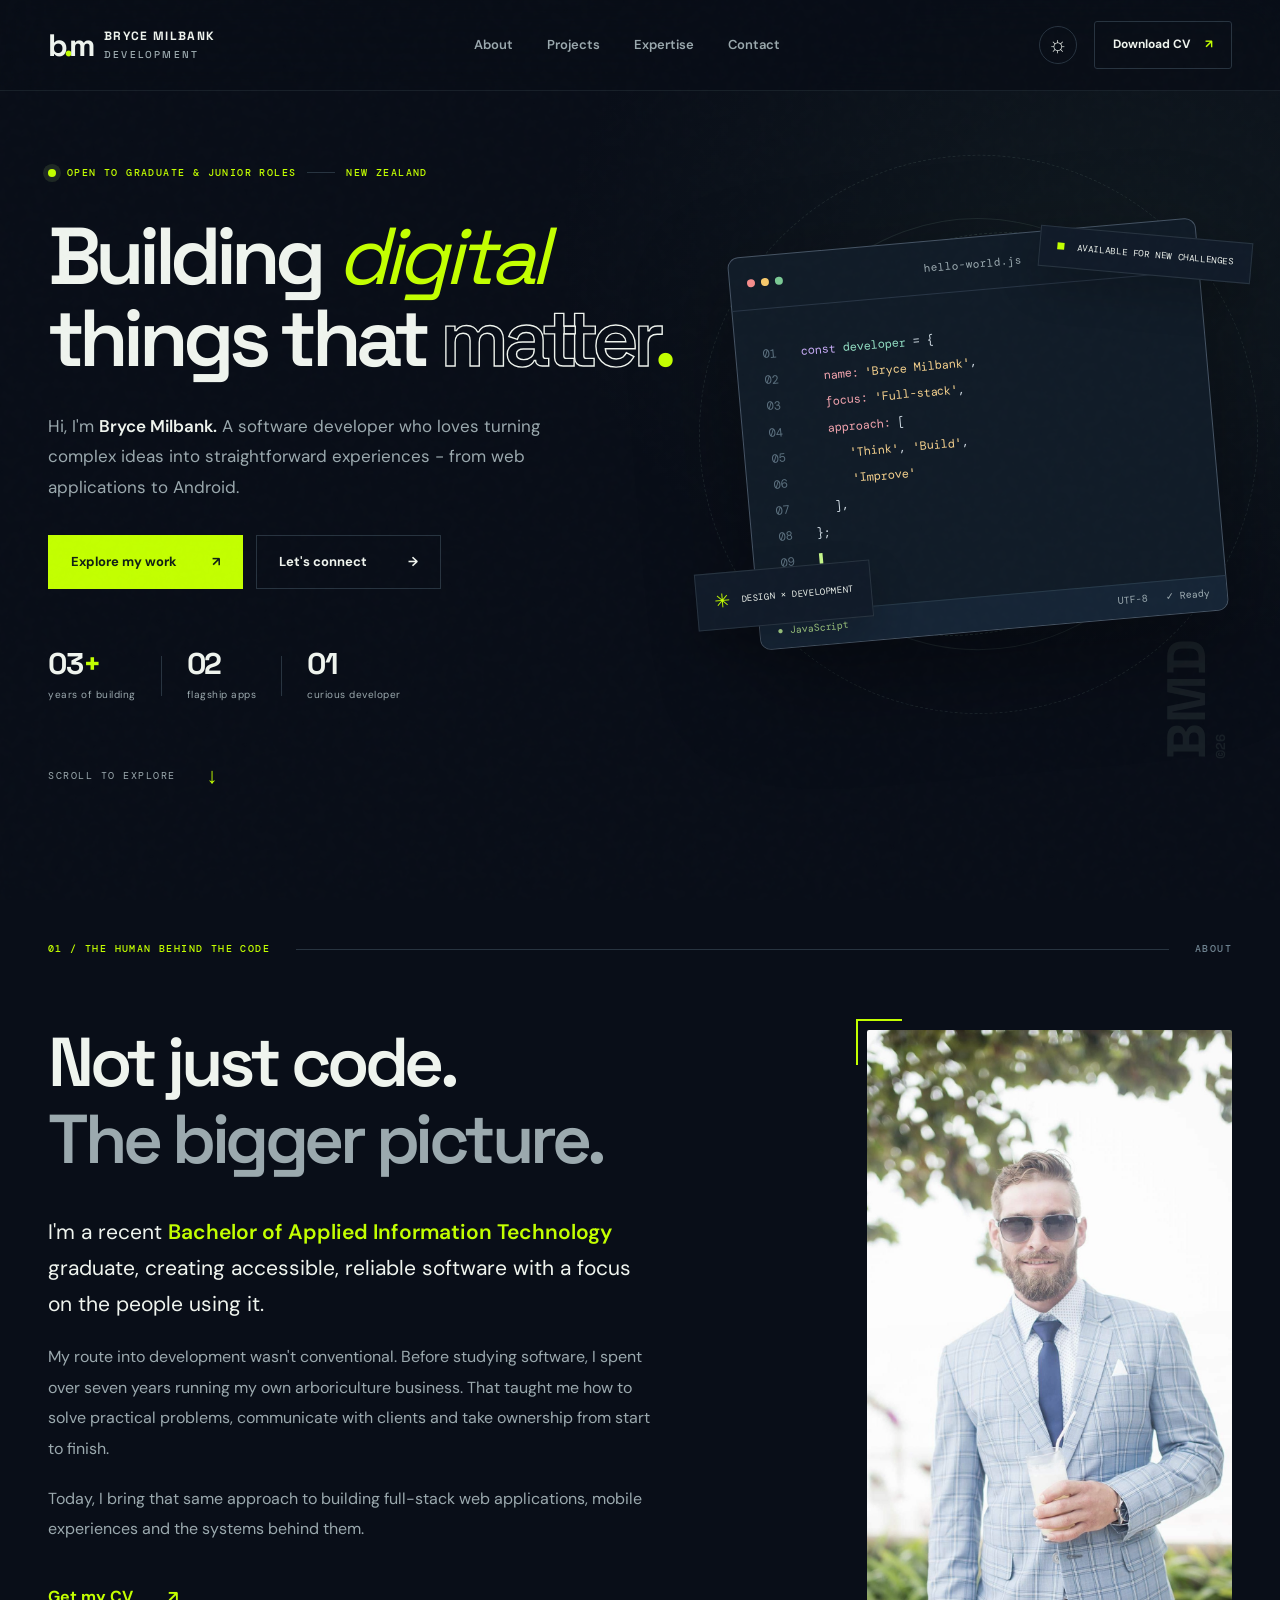
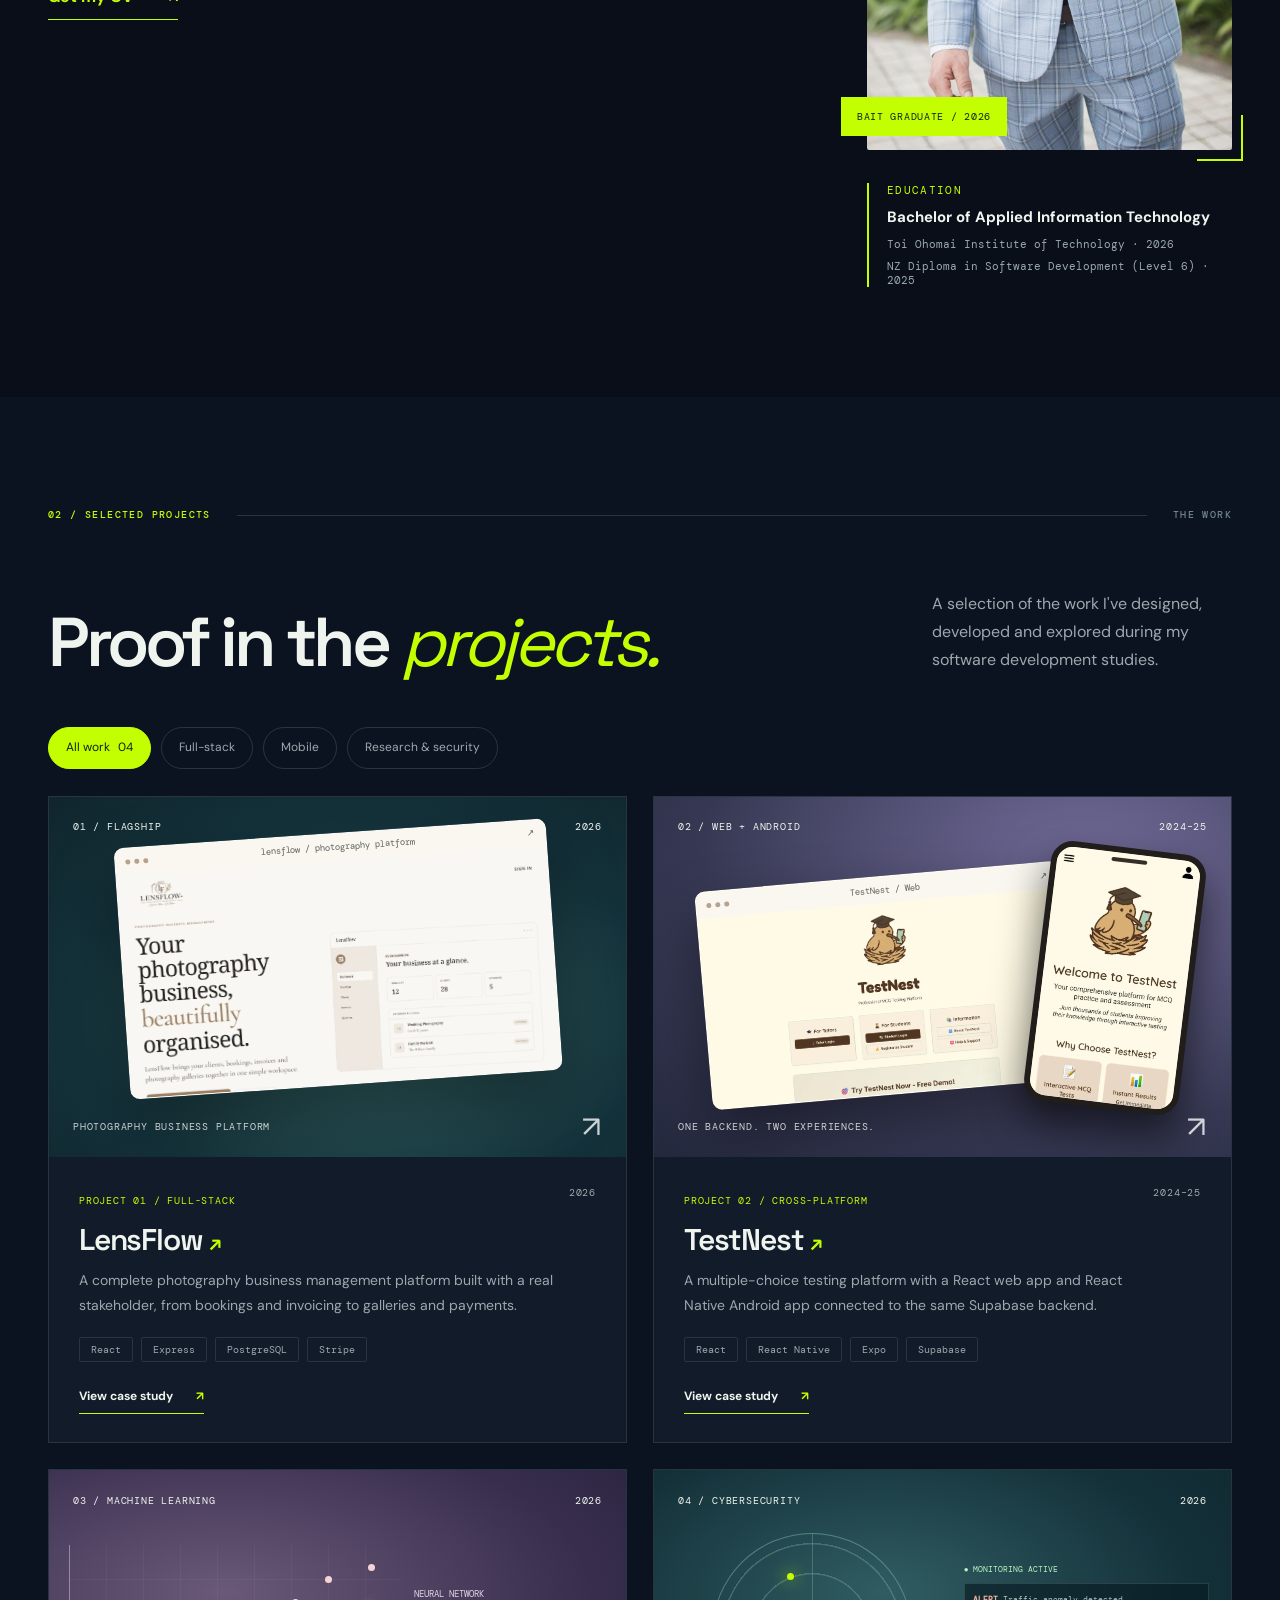
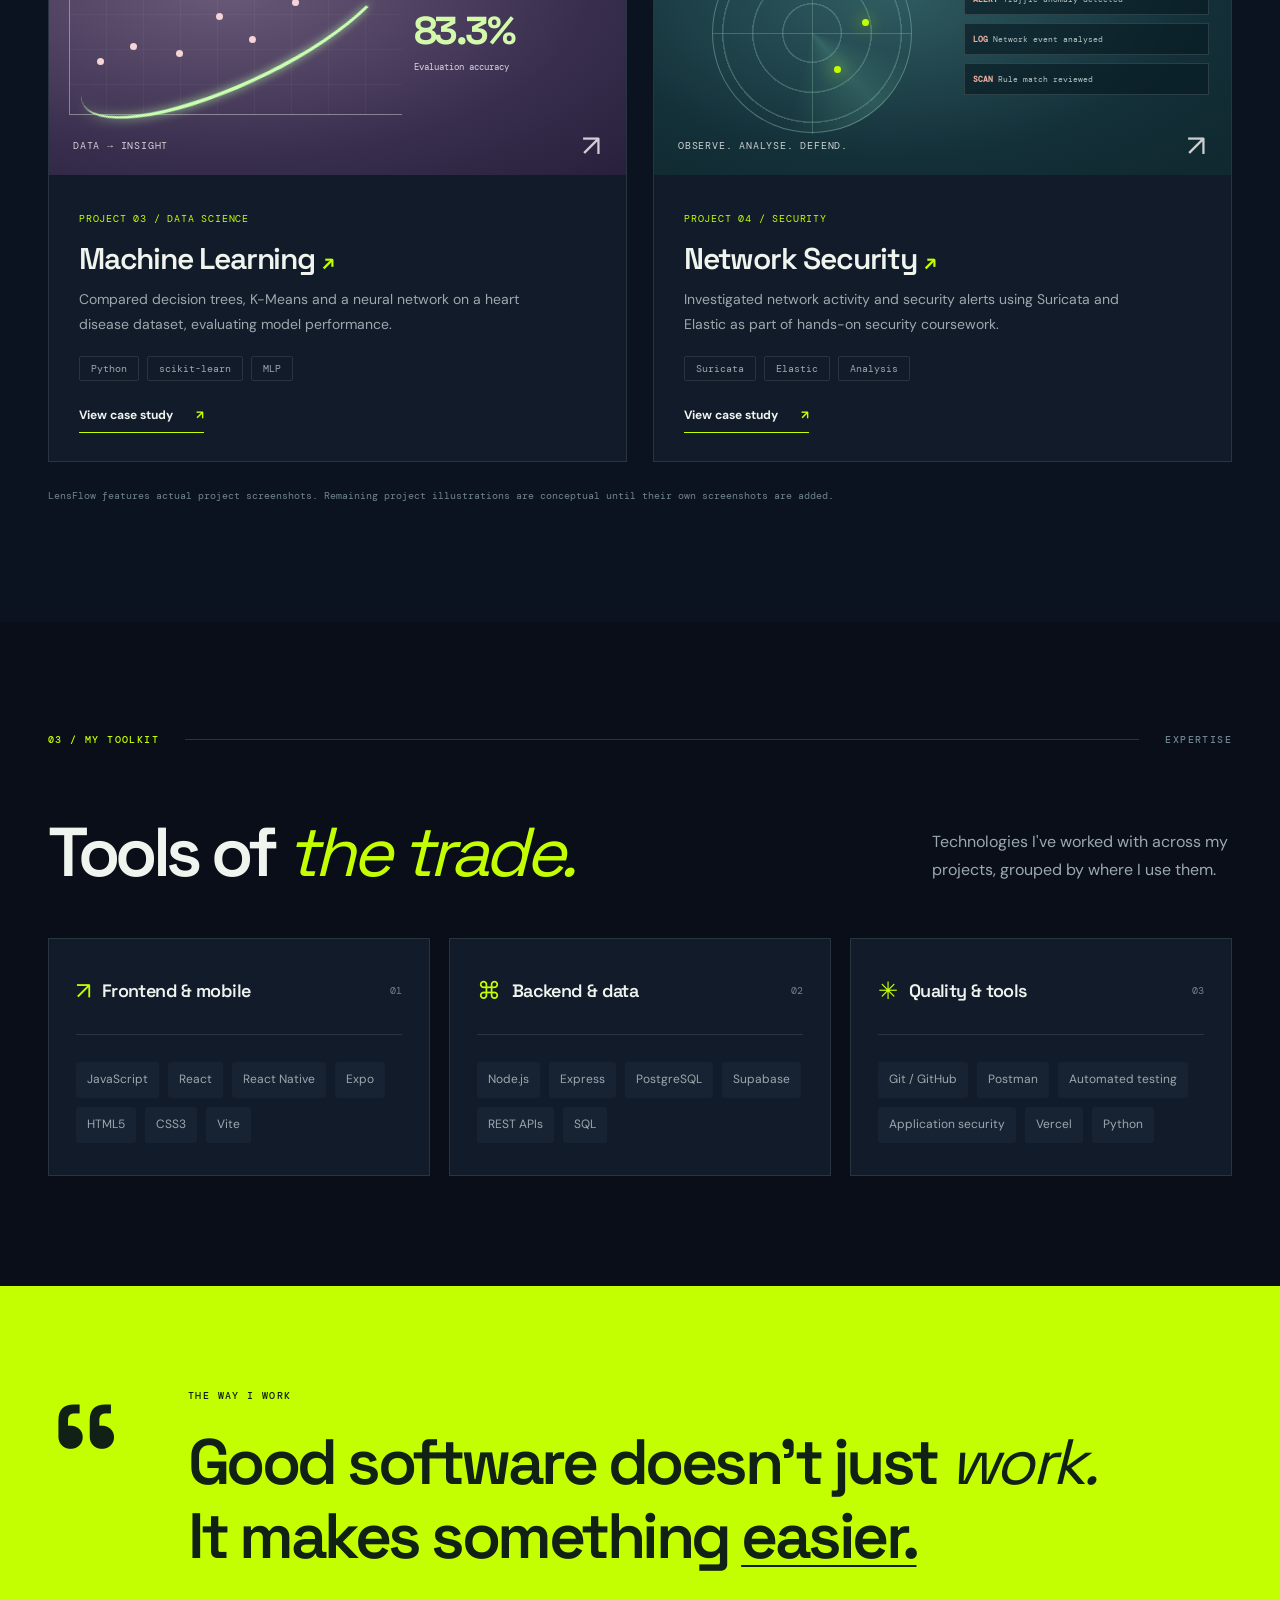
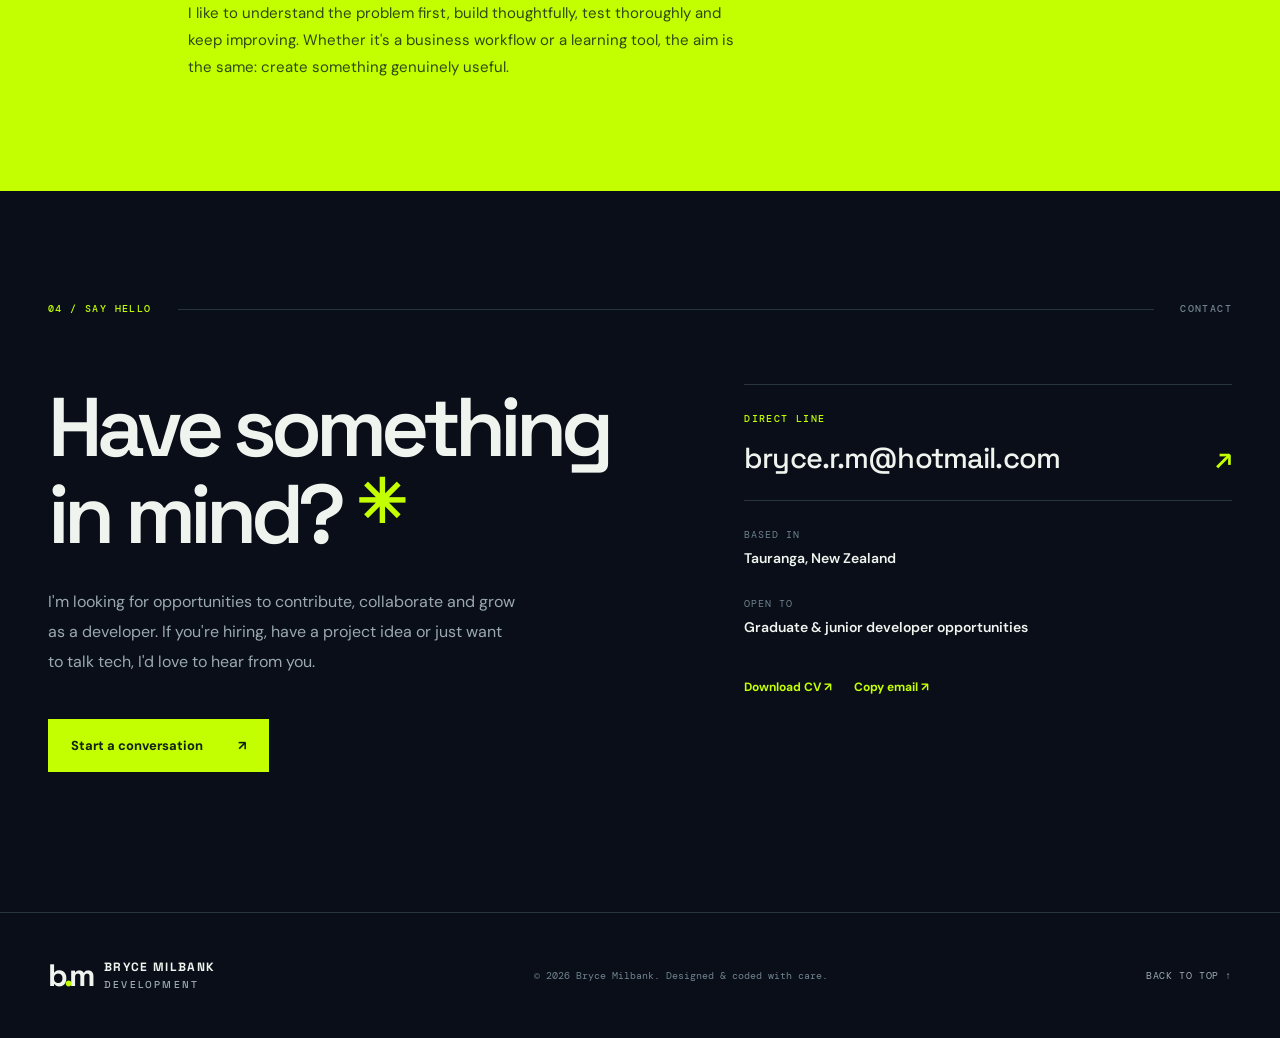
==== index.html @ d7499eb5 "first commit" ====
<!doctype html>
<html lang="en-NZ">

<head>
  <meta charset="UTF-8">
  <meta name="viewport" content="width=device-width,initial-scale=1">
  <meta name="theme-color" content="#090e18">
  <meta name="description"
    content="Bryce Milbank — graduate software developer in New Zealand. Full-stack websites, mobile applications, and projects built with purpose.">
  <meta property="og:title" content="Bryce Milbank Development — Developer Portfolio">
  <meta property="og:description"
    content="Full-stack developer building thoughtful web and mobile experiences. Explore LensFlow, TestNest and more.">
  <meta property="og:type" content="website">
  <title>Bryce Milbank Development | Creative Software Developer</title>
  <link rel="icon" href="assets/img/favicon.svg" type="image/svg+xml">
  <link rel="preconnect" href="https://fonts.googleapis.com">
  <link rel="preconnect" href="https://fonts.gstatic.com" crossorigin>
  <link
    href="https://fonts.googleapis.com/css2?family=DM+Mono:wght@400;500&family=DM+Sans:wght@400;500;600;700&family=Space+Grotesk:wght@400;500;600;700&display=swap"
    rel="stylesheet">
  <link rel="stylesheet" href="css/style.css">
  <script src="js/main.js" defer></script>
</head>

<body>
  <a class="skip-link" href="#main">Skip to content</a>
  <div class="noise" aria-hidden="true"></div>
  <div class="cursor-glow" aria-hidden="true"></div>
  <header class="site-header" id="top">
    <div class="nav-inner wrap">
      <a class="brand" href="#top" aria-label="Bryce Milbank Development, back to top"><span class="brand-symbol">b<span
            class="brand-dot">.</span>m</span><span class="brand-wordmark">BRYCE MILBANK
          <small>DEVELOPMENT</small></span></a>
      <nav class="desktop-nav" aria-label="Main navigation"><a href="#about">About</a><a href="#work">Projects</a><a
          href="#expertise">Expertise</a><a href="#contact">Contact</a></nav>
      <div class="nav-actions"><button type="button" class="icon-button theme-toggle" aria-label="Toggle colour theme"
          title="Toggle colour theme"><span class="theme-icon">☼</span></button><a class="nav-cta"
          href="assets/docs/Bryce-Milbank-Developer-CV.pdf" download>Download CV <span aria-hidden="true">↗</span></a><button
          class="menu-toggle icon-button" type="button" aria-expanded="false" aria-controls="mobile-menu"
          aria-label="Open menu"><span></span><span></span></button></div>
    </div>
    <nav class="mobile-menu" id="mobile-menu" aria-label="Mobile navigation" hidden><a href="#about">About</a><a
        href="#work">Projects</a><a href="#expertise">Expertise</a><a href="#contact">Contact</a><a
        href="assets/docs/Bryce-Milbank-Developer-CV.pdf" download>Download CV ↗</a></nav>
  </header>
  <main id="main">
    <section class="hero wrap" aria-labelledby="hero-title">
      <div class="hero-copy">
        <div class="eyebrow enter"><span class="pulse-dot"></span> OPEN TO GRADUATE & JUNIOR ROLES <span
            class="eyebrow-rule"></span> NEW ZEALAND</div>
        <h1 class="hero-title enter" id="hero-title">Building <span class="serif-tilt">digital</span><br>things that
          <span class="text-outline">matter<span class="period">.</span></span></h1>
        <p class="hero-lede enter">Hi, I'm <strong>Bryce Milbank.</strong> A software developer who loves turning
          complex ideas into straightforward experiences - from web applications to Android.</p>
        <div class="hero-buttons enter"><a href="#work" class="button button-primary">Explore my work
            <span>↗</span></a><a href="#contact" class="button button-secondary">Let's connect <span>→</span></a></div>
        <div class="hero-meta enter">
          <div><strong>03<span>+</span></strong><small>years of building</small></div>
          <div class="meta-sep"></div>
          <div><strong>02</strong><small>flagship apps</small></div>
          <div class="meta-sep"></div>
          <div><strong>01</strong><small>curious developer</small></div>
        </div>
      </div>
      <div class="hero-art enter" aria-label="Illustrated development environment">
        <div class="orbit orbit-one"></div>
        <div class="orbit orbit-two"></div>
        <div class="floating-label floating-one"><span class="signal-square"></span> AVAILABLE FOR NEW CHALLENGES</div>
        <div class="editor-window">
          <div class="editor-top">
            <div class="traffic-lights"><i></i><i></i><i></i></div><span>hello-world.js</span><span
              class="editor-icon">⌘</span>
          </div>
          <div class="editor-content">
            <div class="line-number">01<br>02<br>03<br>04<br>05<br>06<br>07<br>08<br>09</div>
            <div class="code-lines">
              <div><span class="purple">const</span> <span class="mint">developer</span> = {</div>
              <div class="indent"><span class="salmon">name:</span> <span class="yellow">'Bryce Milbank'</span>,</div>
              <div class="indent"><span class="salmon">focus:</span> <span class="yellow">'Full-stack'</span>,</div>
              <div class="indent"><span class="salmon">approach:</span> [</div>
              <div class="indent2"><span class="yellow">'Think'</span>, <span class="yellow">'Build'</span>,</div>
              <div class="indent2"><span class="yellow">'Improve'</span></div>
              <div class="indent">],</div>
              <div>};</div>
              <div class="terminal-cursor">▌</div>
            </div>
          </div>
          <div class="editor-footer"><span>● JavaScript</span><span>UTF-8 &nbsp; ✓ Ready</span></div>
        </div>
        <div class="floating-label floating-two"><span class="tiny-symbol">✳</span> DESIGN × DEVELOPMENT</div>
        <div class="art-stamp">BMD<span>©26</span></div>
      </div>
      <a href="#about" class="scroll-cue">SCROLL TO EXPLORE <span>↓</span></a>
    </section>
    <!--
    <div class="marquee" aria-hidden="true">
      <div class="marquee-track"><span>IDEAS INTO INTERFACES <i>✳</i> CLEAN CODE <i>✳</i> CREATIVE THINKING <i>✳</i>
          BUILT WITH PURPOSE <i>✳</i> IDEAS INTO INTERFACES <i>✳</i> CLEAN CODE <i>✳</i> CREATIVE THINKING <i>✳</i>
          BUILT WITH PURPOSE <i>✳</i></span></div>
    </div>
    -->
    <section id="about" class="section section-about wrap" aria-labelledby="about-title">
      <div class="section-top reveal"><span class="kicker">01 / THE HUMAN BEHIND THE CODE</span><span
          class="section-line"></span><span class="index-mark">ABOUT</span></div>
      <div class="about-grid">
        <div class="about-main reveal">
          <h2 class="section-heading" id="about-title">Not just code.<br><span class="muted-heading">The bigger
              picture.</span></h2>
          <p class="large-copy">I'm a recent <strong>Bachelor of Applied Information Technology</strong> graduate,
            creating accessible, reliable software with a focus on the people using it.</p>
          <p>My route into development wasn't conventional. Before studying software, I spent over seven years running
            my own arboriculture business. That taught me how to solve practical problems, communicate with clients and
            take ownership from start to finish.</p>
          <p>Today, I bring that same approach to building full-stack web applications, mobile experiences and the
            systems behind them.</p><a class="text-link" href="assets/docs/Bryce-Milbank-Developer-CV.pdf" download>Get my CV
            <span>↗</span></a>
        </div>
        <div class="about-side reveal">
          <div class="portrait-frame"><img src="assets/img/profile.jpeg" alt="Portrait of Bryce Milbank" width="720"
              height="720" loading="lazy"><span class="portrait-corner top-left"></span><span
              class="portrait-corner bottom-right"></span>
            <div class="portrait-tag">BAIT GRADUATE / 2026</div>
          </div>
          <div class="education-note"><span>EDUCATION</span><strong>Bachelor of Applied Information
              Technology</strong><small>Toi Ohomai Institute of Technology · 2026</small><small>NZ Diploma in Software
              Development (Level 6) · 2025</small></div>
        </div>
      </div>
    </section>
    <section id="work" class="section work-section" aria-labelledby="work-title">
      <div class="wrap">
        <div class="section-top reveal"><span class="kicker">02 / SELECTED PROJECTS</span><span
            class="section-line"></span><span class="index-mark">THE WORK</span></div>
        <div class="work-intro reveal">
          <h2 class="section-heading" id="work-title">Proof in the <em>projects.</em></h2>
          <p>A selection of the work I've designed, developed and explored during my software development studies.</p>
        </div>
        <div class="filter-bar reveal" role="group" aria-label="Filter projects"><button class="filter-chip is-active"
            data-filter="all" aria-pressed="true">All work <span>04</span></button><button class="filter-chip"
            data-filter="fullstack" aria-pressed="false">Full-stack</button><button class="filter-chip"
            data-filter="mobile" aria-pressed="false">Mobile</button><button class="filter-chip" data-filter="research"
            aria-pressed="false">Research & security</button></div>
        <div class="projects-grid" id="projects-grid">
          <article class="project-card project-large reveal" data-categories="fullstack"><a
              class="project-art art-lensflow" href="project.html?id=lensflow" aria-label="Explore LensFlow project">
              <div class="art-topline"><span>01 / FLAGSHIP</span><span>2026</span></div>
              <div class="lensflow-preview">
                <div class="preview-chrome"><span class="preview-dots"><i></i><i></i><i></i></span><span>lensflow / photography platform</span><span>↗</span></div>
                <img src="assets/img/lensflow/landing.webp" alt="Real LensFlow landing page featuring its photography business management dashboard" loading="lazy" width="1180" height="1312">
              </div>
              <div class="art-bottomline"><span>PHOTOGRAPHY BUSINESS PLATFORM</span><span>↗</span></div>
            </a>
            <div class="project-details">
              <div class="project-header">
                <div><span class="project-number">PROJECT 01 / FULL-STACK</span>
                  <h3>LensFlow <span>↗</span></h3>
                </div><span class="project-year">2026</span>
              </div>
              <p>A complete photography business management platform built with a real stakeholder, from bookings and
                invoicing to galleries and payments.</p>
              <div class="tag-row"><span>React</span><span>Express</span><span>PostgreSQL</span><span>Stripe</span>
              </div><a class="card-link" href="project.html?id=lensflow">View case study <span>↗</span></a>
            </div>
          </article>
          <article class="project-card project-large reveal" data-categories="fullstack mobile"><a
              class="project-art art-testnest" href="project.html?id=testnest" aria-label="Explore TestNest project">
              <div class="art-topline"><span>02 / WEB + ANDROID</span><span>2024–25</span></div>
              <div class="testnest-showcase" aria-hidden="true">
                <div class="testnest-web-preview">
                  <div class="preview-chrome"><span class="preview-dots"><i></i><i></i><i></i></span><span>TestNest / Web</span><span>↗</span></div>
                  <img src="assets/img/testnest/web-home.webp" alt="" loading="lazy" width="900" height="1108">
                </div>
                <div class="testnest-mobile-preview">
                  <span class="testnest-speaker"></span>
                  <img src="assets/img/testnest/mobile-home.webp" alt="" loading="lazy" width="476" height="1519">
                </div>
              </div>
              <div class="art-bottomline"><span>ONE BACKEND. TWO EXPERIENCES.</span><span>↗</span></div>
            </a>
            <div class="project-details">
              <div class="project-header">
                <div><span class="project-number">PROJECT 02 / CROSS-PLATFORM</span>
                  <h3>TestNest <span>↗</span></h3>
                </div><span class="project-year">2024–25</span>
              </div>
              <p>A multiple-choice testing platform with a React web app and React Native Android app connected to the
                same Supabase backend.</p>
              <div class="tag-row"><span>React</span><span>React Native</span><span>Expo</span><span>Supabase</span>
              </div><a class="card-link" href="project.html?id=testnest">View case study <span>↗</span></a>
            </div>
          </article>
          <article class="project-card reveal" data-categories="research"><a class="project-art art-ml"
              href="project.html?id=machine-learning" aria-label="Explore machine learning project">
              <div class="art-topline"><span>03 / MACHINE LEARNING</span><span>2026</span></div>
              <div class="ml-visual">
                <div class="ml-axis">
                  <div class="ml-line"></div>
                  <div class="ml-dots"><i></i><i></i><i></i><i></i><i></i><i></i><i></i><i></i></div>
                </div>
                <div class="ml-legend"><span>NEURAL NETWORK</span><strong>83.3%</strong><small>Evaluation
                    accuracy</small></div>
              </div>
              <div class="art-bottomline"><span>DATA → INSIGHT</span><span>↗</span></div>
            </a>
            <div class="project-details">
              <div class="project-header">
                <div><span class="project-number">PROJECT 03 / DATA SCIENCE</span>
                  <h3>Machine Learning <span>↗</span></h3>
                </div>
              </div>
              <p>Compared decision trees, K-Means and a neural network on a heart disease dataset, evaluating model
                performance.</p>
              <div class="tag-row"><span>Python</span><span>scikit-learn</span><span>MLP</span></div><a
                class="card-link" href="project.html?id=machine-learning">View case study <span>↗</span></a>
            </div>
          </article>
          <article class="project-card reveal" data-categories="research"><a class="project-art art-security"
              href="project.html?id=security" aria-label="Explore network security project">
              <div class="art-topline"><span>04 / CYBERSECURITY</span><span>2026</span></div>
              <div class="security-visual">
                <div class="radar">
                  <div class="radar-cross"></div><i class="radar-point a"></i><i class="radar-point b"></i><i
                    class="radar-point c"></i>
                </div>
                <div class="security-logs"><span>● MONITORING ACTIVE</span>
                  <p><b>ALERT</b> Traffic anomaly detected</p>
                  <p><b>LOG</b> Network event analysed</p>
                  <p><b>SCAN</b> Rule match reviewed</p>
                </div>
              </div>
              <div class="art-bottomline"><span>OBSERVE. ANALYSE. DEFEND.</span><span>↗</span></div>
            </a>
            <div class="project-details">
              <div class="project-header">
                <div><span class="project-number">PROJECT 04 / SECURITY</span>
                  <h3>Network Security <span>↗</span></h3>
                </div>
              </div>
              <p>Investigated network activity and security alerts using Suricata and Elastic as part of hands-on
                security coursework.</p>
              <div class="tag-row"><span>Suricata</span><span>Elastic</span><span>Analysis</span></div><a
                class="card-link" href="project.html?id=security">View case study <span>↗</span></a>
            </div>
          </article>
        </div>
        <p class="project-disclaimer reveal">LensFlow features actual project screenshots. Remaining project illustrations are conceptual until their own screenshots are added.</p>
      </div>
    </section>
    <section id="expertise" class="section expertise-section wrap" aria-labelledby="expertise-title">
      <div class="section-top reveal"><span class="kicker">03 / MY TOOLKIT</span><span class="section-line"></span><span
          class="index-mark">EXPERTISE</span></div>
      <div class="expertise-header reveal">
        <h2 class="section-heading" id="expertise-title">Tools of <em>the trade.</em></h2>
        <p>Technologies I've worked with across my projects, grouped by where I use them.</p>
      </div>
      <div class="skills-grid">
        <div class="skill-panel reveal">
          <div class="skill-title"><span>↗</span>
            <h3>Frontend & mobile</h3><b>01</b>
          </div>
          <div class="skill-list"><span>JavaScript</span><span>React</span><span>React
              Native</span><span>Expo</span><span>HTML5</span><span>CSS3</span><span>Vite</span></div>
        </div>
        <div class="skill-panel reveal">
          <div class="skill-title"><span>⌘</span>
            <h3>Backend & data</h3><b>02</b>
          </div>
          <div class="skill-list">
            <span>Node.js</span><span>Express</span><span>PostgreSQL</span><span>Supabase</span><span>REST
              APIs</span><span>SQL</span></div>
        </div>
        <div class="skill-panel reveal">
          <div class="skill-title"><span>✳</span>
            <h3>Quality & tools</h3><b>03</b>
          </div>
          <div class="skill-list"><span>Git / GitHub</span><span>Postman</span><span>Automated
              testing</span><span>Application security</span><span>Vercel</span><span>Python</span></div>
        </div>
      </div>
    </section>
    <section class="section philosophy-section">
      <div class="wrap philosophy-grid">
        <div class="philosophy-mark reveal">“</div>
        <div class="reveal"><span class="kicker">THE WAY I WORK</span>
          <blockquote>Good software doesn't just <em>work.</em> It makes something <span>easier.</span></blockquote>
          <p>I like to understand the problem first, build thoughtfully, test thoroughly and keep improving. Whether
            it's a business workflow or a learning tool, the aim is the same: create something genuinely useful.</p>
        </div>
      </div>
    </section>
    <section id="contact" class="section contact-section wrap" aria-labelledby="contact-title">
      <div class="section-top reveal"><span class="kicker">04 / SAY HELLO</span><span class="section-line"></span><span
          class="index-mark">CONTACT</span></div>
      <div class="contact-grid">
        <div class="reveal">
          <h2 class="contact-title" id="contact-title">Have something<br><span>in mind?</span> <span
              class="asterisk">✳</span></h2>
          <p>I'm looking for opportunities to contribute, collaborate and grow as a developer. If you're hiring, have a
            project idea or just want to talk tech, I'd love to hear from you.</p><a
            class="button button-primary contact-button"
            href="mailto:bryce.r.m@hotmail.com?subject=Hello%20Bryce%20%E2%80%94%20portfolio%20enquiry">Start a
            conversation <span>↗</span></a>
        </div>
        <div class="contact-side reveal"><span class="kicker">DIRECT LINE</span><a class="email-link"
            href="mailto:bryce.r.m@hotmail.com">bryce.r.m@hotmail.com <span>↗</span></a>
          <div class="contact-detail"><span>BASED IN</span><strong>Tauranga, New Zealand</strong></div>
          <div class="contact-detail"><span>OPEN TO</span><strong>Graduate & junior developer opportunities</strong>
          </div>
          <div class="social-links"><a href="assets/docs/Bryce-Milbank-Developer-CV.pdf" download>Download CV ↗</a><button
              type="button" class="copy-email" data-copy="bryce.r.m@hotmail.com">Copy email ↗</button></div>
        </div>
      </div>
    </section>
  </main>
  <footer class="site-footer">
    <div class="wrap footer-inner"><a class="brand" href="#top"><span class="brand-symbol">b<span
            class="brand-dot">.</span>m</span><span class="brand-wordmark">BRYCE MILBANK
          <small>DEVELOPMENT</small></span></a><span>© <span id="year">2026</span> Bryce Milbank. Designed & coded with
        care.</span><a href="#top">BACK TO TOP ↑</a></div>
  </footer>
  <div class="toast" role="status" aria-live="polite"></div>
</body>

</html>
---- css/style.css ----
:root {
    --bg: #090e18;
    --bg-2: #0c1320;
    --surface: #111b29;
    --surface-2: #172332;
    --text: #eff4ee;
    --muted: #9ba9ae;
    --soft: #6f8390;
    --line: #283440;
    --accent: #c3ff00;
    --accent-ink: #112116;
    --rose: #ebaab2;
    --purple: #c2aaf4;
    --container: 1240px;
    --heading: 'Space Grotesk', sans-serif;
    --body: 'DM Sans', sans-serif;
    --mono: 'DM Mono', monospace;
    color-scheme: dark
}

:root[data-theme="light"] {
    --bg: #f2f4ed;
    --bg-2: #edf0e8;
    --surface: #fff;
    --surface-2: #e7ebe4;
    --text: #17231c;
    --muted: #5d6c66;
    --soft: #6c7872;
    --line: #cdd6cd;
    --accent: #2c5444;
    --accent-ink: #fff;
    --rose: #914f5d;
    --purple: #745c9d;
    color-scheme: light
}

* {
    box-sizing: border-box
}

html {
    scroll-behavior: smooth;
    scroll-padding-top: 85px
}

body {
    margin: 0;
    background: var(--bg);
    color: var(--text);
    font-family: var(--body);
    font-size: 16px;
    line-height: 1.65;
    overflow-x: hidden
}

body::before {
    content: '';
    position: absolute;
    top: 0;
    left: 0;
    right: 0;
    height: 720px;
    pointer-events: none;
    background: radial-gradient(ellipse 700px 500px at 87% 35%, rgba(75, 115, 93, .11), transparent 80%);
    z-index: -1
}

::selection {
    background: var(--accent);
    color: var(--accent-ink)
}

a {
    color: inherit;
    text-decoration: none
}

button {
    font: inherit
}

button,
a {
    -webkit-tap-highlight-color: transparent
}

button:focus-visible,
a:focus-visible {
    outline: 2px solid var(--accent);
    outline-offset: 5px
}

img {
    max-width: 100%;
    display: block
}

.wrap {
    width: min(var(--container), calc(100% - 96px));
    margin-inline: auto
}

.skip-link {
    position: fixed;
    top: -100px;
    left: 12px;
    background: var(--accent);
    color: var(--accent-ink);
    padding: 12px 20px;
    z-index: 1000
}

.skip-link:focus {
    top: 12px
}

.noise {
    position: fixed;
    inset: 0;
    pointer-events: none;
    opacity: .025;
    z-index: 45;
    background-image: url("data:image/svg+xml,%3Csvg viewBox='0 0 120 120' xmlns='http://www.w3.org/2000/svg'%3E%3Cfilter id='n'%3E%3CfeTurbulence type='fractalNoise' baseFrequency='.8' numOctaves='3' stitchTiles='stitch'/%3E%3C/filter%3E%3Crect width='100%25' height='100%25' filter='url(%23n)' opacity='.55'/%3E%3C/svg%3E")
}

.cursor-glow {
    position: fixed;
    width: 200px;
    height: 200px;
    border-radius: 50%;
    background: radial-gradient(circle, rgba(158, 215, 119, .065), transparent 67%);
    pointer-events: none;
    z-index: 0;
    transform: translate(-50%, -50%);
    opacity: 0;
    transition: opacity .5s
}

.site-header {
    position: sticky;
    top: 0;
    z-index: 40;
    border-bottom: 1px solid rgba(130, 159, 162, .13);
    background: rgba(9, 14, 24, .83);
    backdrop-filter: blur(22px);
    -webkit-backdrop-filter: blur(22px)
}

:root[data-theme="light"] .site-header {
    background: rgba(242, 244, 237, .87)
}

.nav-inner {
    min-height: 90px;
    display: flex;
    align-items: center;
    justify-content: space-between;
    gap: 28px
}

.brand {
    display: flex;
    align-items: center;
    gap: 13px;
    flex-shrink: 0
}

.brand-symbol {
    font-family: var(--heading);
    font-size: 31px;
    font-weight: 700;
    letter-spacing: -4px;
    line-height: 1
}

.brand-dot {
    color: var(--accent)
}

.brand-wordmark {
    font-family: var(--heading);
    font-weight: 700;
    font-size: 12px;
    letter-spacing: .11em;
    line-height: 1.15;
    display: flex;
    flex-direction: column
}

.brand-wordmark small {
    font-size: 10px;
    color: var(--muted);
    font-weight: 500;
    letter-spacing: .22em;
    margin-top: 5px
}

.desktop-nav {
    display: flex;
    gap: 34px;
    align-items: center
}

.desktop-nav a {
    font-size: 13px;
    font-weight: 600;
    color: var(--muted);
    transition: color .25s
}

.desktop-nav a:hover,
.desktop-nav a.active {
    color: var(--accent)
}

.nav-actions {
    display: flex;
    gap: 17px;
    align-items: center
}

.icon-button {
    display: grid;
    place-items: center;
    width: 38px;
    height: 38px;
    border: 1px solid var(--line);
    border-radius: 50%;
    background: transparent;
    color: var(--text);
    cursor: pointer
}

.theme-icon {
    font-size: 22px;
    line-height: 1
}

.nav-cta {
    font-size: 12px;
    font-weight: 700;
    border: 1px solid var(--line);
    border-radius: 3px;
    padding: 13px 18px;
    transition: background .2s, border-color .2s
}

.nav-cta:hover {
    border-color: var(--accent);
    background: rgba(170, 200, 120, .08)
}

.nav-cta span {
    margin-left: 12px;
    color: var(--accent)
}

.menu-toggle {
    display: none
}

.mobile-menu {
    padding: 18px 6%;
    border-top: 1px solid var(--line);
    background: var(--bg)
}

.mobile-menu:not([hidden]) {
    display: grid
}

.mobile-menu a {
    display: block;
    padding: 12px 0;
    border-bottom: 1px solid var(--line)
}

.hero {
    min-height: 740px;
    display: grid;
    grid-template-columns: 1.12fr .88fr;
    align-items: center;
    gap: 30px;
    position: relative;
    padding-top: 62px;
    padding-bottom: 116px
}

.hero-copy {
    position: relative;
    z-index: 2
}

.eyebrow,
.kicker,
.index-mark {
    font-family: var(--mono);
    font-size: 10px;
    letter-spacing: .14em;
    font-weight: 500
}

.eyebrow {
    display: flex;
    align-items: center;
    gap: 11px;
    color: var(--accent)
}

.pulse-dot {
    width: 8px;
    height: 8px;
    background: var(--accent);
    border-radius: 50%;
    box-shadow: 0 0 0 5px rgba(203, 250, 140, .11);
    animation: pulse 2.5s infinite
}

.eyebrow-rule {
    width: 28px;
    height: 1px;
    background: var(--line)
}

.hero-title {
    font-family: var(--heading);
    font-size: clamp(62px, 6.3vw, 99px);
    line-height: 1.02;
    letter-spacing: -.072em;
    font-weight: 600;
    margin: 35px 0 30px;
    white-space: nowrap
}

.serif-tilt {
    font-style: italic;
    font-weight: 400;
    color: var(--accent);
    letter-spacing: -.07em
}

.text-outline {
    color: transparent;
    -webkit-text-stroke: 1.4px var(--text)
}

.period {
    -webkit-text-stroke: 0;
    color: var(--accent)
}

.hero-lede {
    max-width: 520px;
    font-size: 17px;
    line-height: 1.8;
    color: var(--muted);
    margin: 0
}

.hero-lede strong {
    color: var(--text);
    font-weight: 600
}

.hero-buttons {
    display: flex;
    gap: 13px;
    flex-wrap: wrap;
    margin-top: 33px
}

.button {
    display: inline-flex;
    justify-content: space-between;
    align-items: center;
    min-width: 185px;
    gap: 35px;
    padding: 15px 22px;
    border: 1px solid var(--line);
    font-weight: 700;
    font-size: 13px;
    transition: transform .2s, background .2s, border-color .2s
}

.button:hover {
    transform: translateY(-3px)
}

.button-primary {
    background: var(--accent);
    color: var(--accent-ink);
    border-color: var(--accent)
}

.button-secondary {
    background: transparent;
    color: var(--text)
}

.button-secondary:hover {
    border-color: var(--accent)
}

.hero-meta {
    display: flex;
    gap: 25px;
    align-items: center;
    margin-top: 60px
}

.hero-meta>div:not(.meta-sep) {
    display: flex;
    flex-direction: column
}

.hero-meta strong {
    font-family: var(--heading);
    font-size: 30px;
    line-height: 1;
    letter-spacing: -.04em
}

.hero-meta strong span {
    color: var(--accent)
}

.hero-meta small {
    color: var(--muted);
    font-size: 10px;
    margin-top: 8px;
    letter-spacing: .05em
}

.meta-sep {
    height: 40px;
    width: 1px;
    background: var(--line)
}

.hero-art {
    min-height: 500px;
    position: relative;
    display: grid;
    place-items: center
}

.hero-art::before {
    content: '';
    position: absolute;
    inset: 55px 5%;
    border: 1px dashed #536e625e;
    border-radius: 50%;
    transform: rotate(-26deg)
}

.orbit {
    position: absolute;
    border: 1px solid rgba(126, 153, 146, .16);
    border-radius: 50%;
    width: 85%;
    aspect-ratio: 1;
    transform: rotate(25deg)
}

.orbit-two {
    width: 110%;
    transform: rotate(-34deg);
    border-style: dashed
}

.editor-window {
    width: min(100%, 470px);
    background: #111c28;
    border: 1px solid #465464;
    box-shadow: 0 35px 100px rgba(0, 0, 0, .36);
    border-radius: 11px;
    transform: rotate(-5deg);
    z-index: 2;
    overflow: hidden;
    transition: transform .45s, box-shadow .45s
}

.hero-art:hover .editor-window {
    transform: rotate(-2deg) translateY(-8px);
    box-shadow: 0 45px 105px rgba(0, 0, 0, .45)
}

.editor-top,
.editor-footer {
    display: flex;
    align-items: center;
    justify-content: space-between;
    padding: 12px 17px;
    font-family: var(--mono);
    color: #9dacb2;
    font-size: 11px
}

.editor-top {
    border-bottom: 1px solid #293646
}

.traffic-lights {
    display: flex;
    gap: 6px
}

.traffic-lights i {
    width: 8px;
    height: 8px;
    border-radius: 50%;
    background: #f58d8c
}

.traffic-lights i:nth-child(2) {
    background: #f5c76b
}

.traffic-lights i:nth-child(3) {
    background: #7bc995
}

.editor-icon {
    font-size: 17px
}

.editor-content {
    padding: 32px 26px 38px;
    display: flex;
    gap: 25px;
    font-family: var(--mono);
    font-size: clamp(10px, 1vw, 12px);
    line-height: 2.18
}

.line-number {
    color: #5d7280;
    line-height: 2.18
}

.code-lines {
    color: #d7e2eb;
    white-space: nowrap
}

.indent {
    padding-left: 20px
}

.indent2 {
    padding-left: 40px
}

.purple {
    color: #c8acf7
}

.mint {
    color: #92dec3
}

.salmon {
    color: #f4a5af
}

.yellow {
    color: #f5d18d
}

.terminal-cursor {
    color: #c9fb8d;
    animation: blink 1.2s steps(1) infinite
}

.editor-footer {
    background: #162536;
    border-top: 1px solid #283a49;
    padding: 8px 17px;
    font-size: 10px
}

.editor-footer span:first-child {
    color: #aedb8c
}

.floating-label {
    position: absolute;
    z-index: 4;
    background: var(--surface);
    border: 1px solid var(--line);
    padding: 12px 17px;
    color: var(--text);
    font-family: var(--mono);
    font-size: 9px;
    letter-spacing: .07em;
    box-shadow: 0 18px 40px #0003
}

.floating-one {
    top: 50px;
    right: -20px;
    transform: rotate(5deg);
    animation: bob 5s ease-in-out infinite
}

.floating-two {
    bottom: 60px;
    left: -28px;
    transform: rotate(-5deg);
    animation: bob 6s ease-in-out infinite reverse
}

.signal-square {
    display: inline-block;
    width: 7px;
    height: 7px;
    background: var(--accent);
    margin-right: 7px
}

.tiny-symbol {
    color: var(--accent);
    font-size: 19px;
    vertical-align: middle;
    margin-right: 5px
}

.art-stamp {
    position: absolute;
    right: 5px;
    bottom: 45px;
    font: 700 54px/1 var(--heading);
    color: rgba(139, 161, 145, .12);
    transform: rotate(-90deg);
    transform-origin: bottom right
}

.art-stamp span {
    font-size: 13px;
    display: block
}

.scroll-cue {
    position: absolute;
    bottom: 41px;
    left: 0;
    display: flex;
    align-items: center;
    gap: 30px;
    font: 10px var(--mono);
    color: var(--muted);
    letter-spacing: .15em
}

.scroll-cue span {
    font-size: 22px;
    color: var(--accent)
}

.marquee {
    overflow: hidden;
    padding: 21px 0;
    background: var(--accent);
    color: var(--accent-ink);
    white-space: nowrap;
    transform: rotate(-1.1deg);
    width: 102%;
    margin-left: -1%;
    margin-bottom: 40px
}

.marquee-track {
    width: max-content;
    animation: marquee 33s linear infinite
}

.marquee span {
    font: 700 18px var(--heading);
    letter-spacing: .08em
}

.marquee i {
    font-style: normal;
    margin: 0 30px;
    font-size: 23px
}

.section {
    padding-top: 110px;
    padding-bottom: 110px;
    position: relative
}

.section-top {
    display: flex;
    align-items: center;
    gap: 26px;
    margin-bottom: 66px
}

.kicker {
    color: var(--accent)
}

.section-line {
    height: 1px;
    flex: 1;
    background: var(--line)
}

.index-mark {
    color: var(--soft)
}

.section-heading {
    font-family: var(--heading);
    font-size: clamp(43px, 5.4vw, 77px);
    line-height: 1.12;
    letter-spacing: -.065em;
    font-weight: 600;
    margin: 0
}

.section-heading em {
    font-weight: 400;
    color: var(--accent)
}

.muted-heading {
    color: var(--muted)
}

.about-grid {
    display: grid;
    grid-template-columns: 1.08fr .72fr;
    gap: clamp(40px, 8vw, 140px);
    align-items: start
}

.about-main .section-heading {
    margin-bottom: 37px
}

.about-main p {
    max-width: 610px;
    color: var(--muted);
    font-size: 16px;
    line-height: 1.9;
    margin-bottom: 20px
}

.about-main .large-copy {
    font-size: 21px;
    line-height: 1.7;
    color: var(--text)
}

.about-main strong {
    color: var(--accent);
    font-weight: 600
}

.text-link {
    display: inline-flex;
    align-items: center;
    gap: 35px;
    margin-top: 19px;
    padding-bottom: 9px;
    border-bottom: 1px solid var(--accent);
    color: var(--accent);
    font-weight: 700
}

.text-link span {
    transition: transform .2s
}

.text-link:hover span {
    transform: translate(3px, -3px)
}

.about-side {
    padding-top: 6px
}

.portrait-frame {
    position: relative;
    max-width: 365px;
    margin-left: auto
}

.portrait-frame img {
    width: 100%;
    aspect-ratio: 1;
    object-fit: cover;
    filter: saturate(.7);
    border-radius: 2px
}

.portrait-corner {
    position: absolute;
    width: 46px;
    height: 46px;
    border-color: var(--accent);
    border-style: solid
}

.top-left {
    top: -11px;
    left: -11px;
    border-width: 2px 0 0 2px
}

.bottom-right {
    bottom: -11px;
    right: -11px;
    border-width: 0 2px 2px 0
}

.portrait-tag {
    position: absolute;
    bottom: 14px;
    left: -26px;
    background: var(--accent);
    color: var(--accent-ink);
    font: 10px var(--mono);
    padding: 13px 16px;
    letter-spacing: .07em
}

.education-note {
    display: flex;
    flex-direction: column;
    gap: 8px;
    max-width: 365px;
    margin: 33px 0 0 auto;
    border-left: 2px solid var(--accent);
    padding-left: 18px
}

.education-note span,
.education-note small {
    font: 11px var(--mono);
    color: var(--muted)
}

.education-note span {
    color: var(--accent);
    letter-spacing: .12em
}

.education-note strong {
    font-size: 15px
}

.work-section {
    background: var(--bg-2)
}

.work-intro,
.expertise-header {
    display: flex;
    align-items: end;
    justify-content: space-between;
    gap: 50px
}

.work-intro p,
.expertise-header p {
    max-width: 300px;
    color: var(--muted);
    margin: 0 0 8px;
    line-height: 1.75
}

.filter-bar {
    display: flex;
    gap: 10px;
    flex-wrap: wrap;
    margin: 45px 0 27px
}

.filter-chip {
    background: transparent;
    color: var(--muted);
    border: 1px solid var(--line);
    border-radius: 30px;
    padding: 10px 17px;
    font-size: 12px;
    cursor: pointer;
    transition: .2s
}

.filter-chip span {
    margin-left: 5px;
    color: var(--soft)
}

.filter-chip:hover,
.filter-chip.is-active {
    background: var(--accent);
    border-color: var(--accent);
    color: var(--accent-ink)
}

.filter-chip.is-active span {
    color: var(--accent-ink)
}

.projects-grid {
    display: grid;
    grid-template-columns: 1fr 1fr;
    gap: 26px
}

.project-card {
    min-width: 0;
    background: var(--surface);
    border: 1px solid var(--line);
    display: flex;
    flex-direction: column;
    transition: border-color .3s, transform .3s
}

.project-card:hover {
    border-color: #71977b;
    transform: translateY(-5px)
}

.project-card[hidden] {
    display: none !important
}

.project-art {
    height: 305px;
    display: flex;
    flex-direction: column;
    justify-content: space-between;
    overflow: hidden;
    position: relative;
    padding: 20px 24px;
    isolation: isolate
}

.project-large .project-art {
    height: 360px
}

.art-topline,
.art-bottomline {
    position: relative;
    z-index: 5;
    height: 20px;
    display: flex;
    justify-content: space-between;
    align-items: center;
    font: 10px var(--mono);
    letter-spacing: .08em
}

.art-bottomline {
    color: #ffffffc7
}

.art-bottomline span:last-child {
    font: 30px var(--body)
}

.art-lensflow {
    background: radial-gradient(ellipse at 55% 60%, #396d6c, #14323b 64%, #10252d)
}

.art-testnest {
    background: radial-gradient(ellipse at 75% 20%, #736c9a, #373954 63%, #24283d)
}

.art-ml {
    background: radial-gradient(ellipse at 30% 40%, #6a5978, #382d4d 65%, #27203b)
}

.art-security {
    background: radial-gradient(ellipse at 40% 40%, #305d62, #132f38 65%, #10282e)
}

.project-art:hover .lensflow-mock {
    transform: translate(-50%, -50%) rotate(-3deg) scale(1.035)
}

.lensflow-mock {
    position: absolute;
    left: 51%;
    top: 53%;
    transform: translate(-50%, -50%) rotate(-4deg);
    width: 80%;
    height: 66%;
    display: flex;
    background: #f9faf9;
    box-shadow: 0 26px 60px #0005;
    border-radius: 7px;
    overflow: hidden;
    transition: transform .4s
}

.mock-sidebar {
    background: #10222a;
    width: 15%;
    padding: 17px 9px;
    display: flex;
    align-items: center;
    flex-direction: column;
    gap: 15px
}

.mock-sidebar b {
    font: 700 15px var(--heading);
    color: #d2f5b7;
    margin-bottom: 12px
}

.mock-sidebar i {
    width: 60%;
    height: 5px;
    border-radius: 3px;
    background: #5b7674
}

.mock-sidebar i:nth-child(2) {
    background: #b5e5ab
}

.mock-main {
    flex: 1;
    padding: 18px;
    overflow: hidden
}

.mock-heading {
    display: flex;
    justify-content: space-between;
    font: 700 9px var(--body);
    color: #23404b
}

.mock-statrow {
    display: flex;
    gap: 8px;
    margin: 16px 0
}

.mock-statrow div {
    flex: 1;
    padding: 8px 9px;
    border: 1px solid #e2e7e4;
    border-radius: 4px;
    display: flex;
    flex-direction: column;
    gap: 5px
}

.mock-statrow span {
    font-size: 6px;
    color: #718079
}

.mock-statrow strong {
    font-size: 17px;
    line-height: 1;
    color: #2b4546
}

.mock-panels {
    display: grid;
    grid-template-columns: 1.5fr 1fr;
    gap: 9px;
    height: 95px
}

.mock-calendar,
.mock-chart {
    border: 1px solid #e2e7e4;
    border-radius: 4px;
    padding: 12px
}

.mock-bar {
    height: 6px;
    width: 50%;
    background: #cbd7d3;
    border-radius: 2px;
    margin-bottom: 12px
}

.mock-days {
    display: grid;
    grid-template-columns: repeat(5, 1fr);
    gap: 6px
}

.mock-days i {
    width: 100%;
    height: 8px;
    border-radius: 2px;
    background: #dce6e1
}

.mock-days i:nth-child(3),
.mock-days i:nth-child(8) {
    background: #88b0a8
}

.mock-row {
    height: 5px;
    width: 90%;
    margin-top: 10px;
    background: #e3e7e4;
    border-radius: 2px
}

.mock-row.shorter {
    width: 60%;
    margin-top: 5px
}

.bars {
    height: 100%;
    display: flex;
    align-items: end;
    gap: 7px
}

.bars i {
    flex: 1;
    height: 35%;
    background: #91b9af;
    border-radius: 3px 3px 0 0
}

.bars i:nth-child(2) {
    height: 60%
}

.bars i:nth-child(3) {
    height: 47%
}

.bars i:nth-child(4) {
    height: 80%
}

.bars i:nth-child(5) {
    height: 70%;
    background: #3d7772
}

.bars i:nth-child(6) {
    height: 95%;
    background: #3d7772
}

.testnest-devices {
    position: absolute;
    inset: 55px 45px 30px 45px
}

.testnest-browser {
    position: absolute;
    width: 80%;
    height: 81%;
    top: 10px;
    left: 0;
    background: #f5f6fa;
    border-radius: 7px;
    box-shadow: 0 25px 40px #0005;
    transform: rotate(-6deg);
    overflow: hidden;
    transition: transform .4s
}

.art-testnest:hover .testnest-browser {
    transform: rotate(-3deg) translateY(-7px)
}

.browser-bar {
    height: 24px;
    background: #e0e1ea;
    display: flex;
    align-items: center;
    gap: 4px;
    padding: 0 10px
}

.browser-bar i {
    height: 5px;
    width: 5px;
    border-radius: 50%;
    background: #bd96bc
}

.browser-bar span {
    font: 8px var(--mono);
    color: #8a8ca0;
    margin: auto
}

.quiz-content {
    padding: 18px 25px;
    color: #27314a;
    display: flex;
    flex-direction: column;
    gap: 9px
}

.quiz-content small {
    font: 8px var(--mono);
    color: #837ca3
}

.quiz-content strong {
    font-size: 12px;
    line-height: 1.2;
    margin-bottom: 6px
}

.quiz-content div {
    border: 1px solid #d9dce8;
    border-radius: 4px;
    padding: 8px;
    display: flex;
    justify-content: space-between;
    font-size: 8px;
    background: #fff
}

.quiz-content div:first-of-type {
    border-color: #8d85cc;
    background: #ecebfa
}

.quiz-content b {
    color: #6c59bd
}

.phone {
    position: absolute;
    right: 3%;
    top: 33px;
    height: 82%;
    width: 30%;
    background: #171829;
    border: 5px solid #171829;
    border-radius: 19px;
    box-shadow: 0 16px 36px #0006;
    transform: rotate(8deg);
    transition: transform .4s
}

.art-testnest:hover .phone {
    transform: rotate(3deg) translateY(-6px)
}

.notch {
    position: absolute;
    z-index: 2;
    background: #171829;
    border-radius: 0 0 8px 8px;
    width: 40%;
    height: 8px;
    left: 30%;
    top: -1px
}

.phone-screen {
    border-radius: 13px;
    height: 100%;
    background: #e6e8f6;
    color: #393759;
    padding: 28px 9px 10px;
    display: flex;
    flex-direction: column;
    gap: 15px
}

.phone-screen small {
    font: 700 8px var(--heading)
}

.phone-screen strong {
    font: 700 12px/1.25 var(--heading)
}

.phone-progress {
    height: 7px;
    background: #c8cbe1;
    border-radius: 4px
}

.phone-progress i {
    display: block;
    background: #8173cc;
    height: 100%;
    width: 60%;
    border-radius: 4px
}

.phone-screen>span {
    font-size: 8px;
    padding: 8px;
    background: #7667b3;
    color: #fff;
    text-align: center;
    border-radius: 4px
}

.ml-visual {
    position: absolute;
    inset: 50px 20px 35px;
    display: grid;
    grid-template-columns: 1.25fr .75fr;
    align-items: center;
    gap: 5px
}

.ml-axis {
    height: 170px;
    position: relative;
    background: repeating-linear-gradient(to right, transparent 0, transparent 36px, #ffffff12 37px), repeating-linear-gradient(to bottom, transparent 0, transparent 34px, #ffffff12 35px);
    border-left: 1px solid #ffffff60;
    border-bottom: 1px solid #ffffff60
}

.ml-line {
    position: absolute;
    inset: 25px 7px 25px 11px;
    border-bottom: 4px solid #c9ffb1;
    border-right: 4px solid transparent;
    transform: skewY(-23deg);
    border-radius: 50%;
    filter: drop-shadow(0 0 5px #b6f5a6)
}

.ml-dots i {
    position: absolute;
    width: 7px;
    height: 7px;
    border-radius: 50%;
    background: #f5d4d6
}

.ml-dots i:nth-child(1) {
    left: 8%;
    top: 67%
}

.ml-dots i:nth-child(2) {
    left: 18%;
    top: 58%
}

.ml-dots i:nth-child(3) {
    left: 32%;
    top: 62%
}

.ml-dots i:nth-child(4) {
    left: 44%;
    top: 40%
}

.ml-dots i:nth-child(5) {
    left: 54%;
    top: 54%
}

.ml-dots i:nth-child(6) {
    left: 67%;
    top: 32%
}

.ml-dots i:nth-child(7) {
    left: 77%;
    top: 18%
}

.ml-dots i:nth-child(8) {
    left: 90%;
    top: 11%
}

.ml-legend {
    display: flex;
    flex-direction: column;
    gap: 6px;
    align-items: flex-start;
    margin-left: 7px
}

.ml-legend span,
.ml-legend small {
    font: 9px var(--mono);
    color: #ddd3e3
}

.ml-legend strong {
    font: 700 39px var(--heading);
    color: #d3f9aa;
    letter-spacing: -.06em
}

.security-visual {
    position: absolute;
    inset: 55px 22px 35px;
    display: grid;
    grid-template-columns: 1fr .9fr;
    align-items: center;
    gap: 15px
}

.radar {
    width: 200px;
    max-width: 100%;
    aspect-ratio: 1;
    border-radius: 50%;
    border: 1px solid #89bdaf7c;
    position: relative;
    margin: auto;
    background: repeating-radial-gradient(circle, transparent 0, transparent 28px, #82b8ad55 29px, #82b8ad55 30px), conic-gradient(from 30deg, transparent 20%, #7ed6b92f 30%, transparent 46%);
    animation: radar 18s linear infinite
}

.radar-cross {
    position: absolute;
    top: 50%;
    left: 0;
    width: 100%;
    border-top: 1px solid #83b7a65c
}

.radar-cross:after {
    content: '';
    position: absolute;
    height: 200px;
    border-left: 1px solid #83b7a65c;
    top: -100px;
    left: 50%
}

.radar-point {
    position: absolute;
    width: 7px;
    height: 7px;
    border-radius: 50%;
    background: #c3ff00;
    box-shadow: 0 0 16px #c3ff00
}

.radar-point.a {
    top: 20%;
    left: 37%
}

.radar-point.b {
    top: 67%;
    left: 61%
}

.radar-point.c {
    top: 43%;
    left: 75%
}

.security-logs {
    font: 8px/1.5 var(--mono);
    white-space: nowrap
}

.security-logs>span {
    color: #b8f2c0
}

.security-logs p {
    background: #081b24a8;
    border: 1px solid #ffffff21;
    padding: 9px 8px;
    color: #b8c9c8
}

.security-logs b {
    color: #ebae9d
}

.project-details {
    padding: 29px 30px 28px;
    display: flex;
    flex-direction: column;
    flex: 1
}

.project-header {
    display: flex;
    justify-content: space-between;
    gap: 15px
}

.project-number,
.project-year {
    font: 10px var(--mono);
    color: var(--accent);
    letter-spacing: .08em
}

.project-year {
    color: var(--muted)
}

.project-details h3 {
    margin: 10px 0 10px;
    font: 600 30px/1.2 var(--heading);
    letter-spacing: -.04em
}

.project-details h3 span {
    font-size: 21px;
    color: var(--accent);
    transition: transform .2s;
    display: inline-block
}

.project-card:hover .project-details h3 span {
    transform: translate(3px, -3px)
}

.project-details p {
    color: var(--muted);
    font-size: 14px;
    line-height: 1.8;
    margin: 0 0 19px;
    max-width: 480px
}

.tag-row {
    display: flex;
    flex-wrap: wrap;
    gap: 8px;
    margin-top: auto
}

.tag-row span {
    border: 1px solid var(--line);
    padding: 5px 11px;
    color: var(--muted);
    font: 10px var(--mono);
    border-radius: 2px
}

.card-link {
    align-self: start;
    font-size: 12px;
    font-weight: 700;
    margin-top: 25px;
    padding-bottom: 6px;
    border-bottom: 1px solid var(--accent)
}

.card-link span {
    margin-left: 20px;
    color: var(--accent)
}

.project-disclaimer {
    font: 10px var(--mono);
    color: var(--soft);
    margin-top: 27px
}

.expertise-header {
    margin-bottom: 46px
}

.skills-grid {
    display: grid;
    grid-template-columns: repeat(3, 1fr);
    gap: 19px
}

.skill-panel {
    border: 1px solid var(--line);
    background: var(--surface);
    padding: 32px 27px;
    transition: transform .3s, border-color .3s
}

.skill-panel:hover {
    transform: translateY(-6px);
    border-color: #7f9a77
}

.skill-title {
    display: flex;
    align-items: center;
    gap: 11px;
    padding-bottom: 24px;
    border-bottom: 1px solid var(--line)
}

.skill-title>span {
    font-size: 24px;
    color: var(--accent)
}

.skill-title h3 {
    font: 600 18px var(--heading);
    letter-spacing: -.035em;
    margin: 0;
    flex: 1
}

.skill-title b {
    font: 10px var(--mono);
    color: var(--soft)
}

.skill-list {
    display: flex;
    gap: 9px;
    flex-wrap: wrap;
    padding-top: 27px
}

.skill-list span {
    font-size: 12px;
    color: var(--muted);
    padding: 8px 11px;
    background: var(--surface-2);
    border-radius: 3px
}

.philosophy-section {
    background: var(--accent);
    color: var(--accent-ink);
    padding: 95px 0
}

.philosophy-grid {
    display: grid;
    grid-template-columns: 110px 1fr;
    gap: 30px
}

.philosophy-mark {
    font: 180px/1 var(--heading);
    opacity: .38
}

.philosophy-grid .kicker {
    color: var(--accent-ink)
}

.philosophy-grid blockquote {
    font: 600 clamp(38px, 5vw, 70px)/1.15 var(--heading);
    letter-spacing: -.055em;
    max-width: 920px;
    margin: 19px 0 27px
}

.philosophy-grid blockquote em {
    font-weight: 400
}

.philosophy-grid blockquote span {
    text-decoration: underline;
    text-decoration-thickness: 2px;
    text-underline-offset: 7px
}

.philosophy-grid p {
    max-width: 560px;
    font-size: 15px;
    line-height: 1.8;
    opacity: .82
}

.contact-section {
    padding-bottom: 140px
}

.contact-grid {
    display: grid;
    grid-template-columns: 1.1fr .9fr;
    gap: 100px
}

.contact-title {
    font: 600 clamp(55px, 6.5vw, 90px)/1.05 var(--heading);
    letter-spacing: -.07em;
    margin: 0 0 28px
}

.contact-title>span:first-child {
    color: var(--accent)
}

.asterisk {
    font-size: 60px;
    color: var(--accent);
    vertical-align: top
}

.contact-grid p {
    max-width: 470px;
    color: var(--muted);
    line-height: 1.9
}

.contact-button {
    margin-top: 25px
}

.contact-side {
    border-top: 1px solid var(--line);
    padding-top: 26px
}

.contact-side>.kicker {
    display: block;
    margin-bottom: 12px
}

.email-link {
    font: 500 clamp(19px, 2.6vw, 29px) var(--heading);
    letter-spacing: -.03em;
    padding-bottom: 24px;
    border-bottom: 1px solid var(--line);
    display: flex;
    justify-content: space-between;
    gap: 12px;
    overflow-wrap: anywhere
}

.email-link span {
    color: var(--accent)
}

.contact-detail {
    padding-top: 27px;
    display: flex;
    flex-direction: column;
    gap: 6px
}

.contact-detail span {
    font: 10px var(--mono);
    color: var(--soft);
    letter-spacing: .1em
}

.contact-detail strong {
    font-size: 14px;
    font-weight: 600
}

.social-links {
    display: flex;
    gap: 22px;
    flex-wrap: wrap;
    margin-top: 38px
}

.social-links a,
.social-links button {
    font-size: 12px;
    font-weight: 700;
    color: var(--accent);
    background: none;
    border: 0;
    padding: 0;
    cursor: pointer
}

.site-footer {
    border-top: 1px solid var(--line)
}

.footer-inner {
    min-height: 125px;
    display: flex;
    align-items: center;
    justify-content: space-between;
    gap: 30px
}

.footer-inner>span {
    font: 10px var(--mono);
    color: var(--soft);
    text-align: center
}

.footer-inner>a:last-child {
    font: 10px var(--mono);
    color: var(--muted);
    letter-spacing: .06em
}

.toast {
    position: fixed;
    bottom: 24px;
    right: 24px;
    background: var(--accent);
    color: var(--accent-ink);
    font-size: 13px;
    padding: 12px 20px;
    z-index: 90;
    transform: translateY(80px);
    opacity: 0;
    transition: transform .3s, opacity .3s
}

.toast.show {
    opacity: 1;
    transform: translateY(0)
}

.enter {
    animation: fadeUp .8s both
}

.hero-copy .enter:nth-child(2) {
    animation-delay: .12s
}

.hero-copy .enter:nth-child(3) {
    animation-delay: .23s
}

.hero-copy .enter:nth-child(4) {
    animation-delay: .35s
}

.hero-copy .enter:nth-child(5) {
    animation-delay: .47s
}

.hero-art.enter {
    animation-delay: .3s
}

.reveal {
    opacity: 0;
    transform: translateY(30px);
    transition: opacity .7s ease, transform .7s ease
}

.reveal.in-view {
    opacity: 1;
    transform: none
}

.project-card.reveal {
    transition: opacity .7s, transform .7s, border-color .3s
}

.project-card.reveal.in-view:hover {
    transform: translateY(-5px)
}

@keyframes fadeUp {
    from {
        opacity: 0;
        transform: translateY(25px)
    }

    to {
        opacity: 1;
        transform: translateY(0)
    }
}

@keyframes marquee {
    to {
        transform: translateX(-50%)
    }
}

@keyframes blink {
    50% {
        opacity: 0
    }
}

@keyframes bob {
    50% {
        translate: 0 -15px
    }
}

@keyframes pulse {
    50% {
        box-shadow: 0 0 0 9px rgba(203, 250, 140, 0)
    }
}

@keyframes radar {
    to {
        transform: rotate(360deg)
    }
}

/* Project detail */
.detail-hero {
    padding: 85px 0 75px
}

.breadcrumb {
    font: 11px var(--mono);
    color: var(--muted);
    margin-bottom: 30px
}

.breadcrumb a {
    color: var(--accent)
}

.detail-head {
    display: flex;
    gap: 50px;
    justify-content: space-between;
    align-items: end
}

.detail-title {
    font: 600 clamp(65px, 9vw, 135px)/.98 var(--heading);
    letter-spacing: -.075em;
    margin: 10px 0 20px
}

.detail-subtitle {
    font-size: 19px;
    max-width: 650px;
    color: var(--muted);
    margin: 0
}

.detail-year {
    font: 11px var(--mono);
    color: var(--accent);
    white-space: nowrap
}

.detail-banner {
    margin-top: 45px;
    min-height: 310px;
    padding: 50px;
    display: grid;
    place-items: center;
    position: relative;
    overflow: hidden
}

.detail-banner::before {
    content: '';
    position: absolute;
    width: 440px;
    height: 440px;
    border: 1px dashed #ffffff5c;
    border-radius: 50%
}

.detail-banner::after {
    content: '';
    position: absolute;
    width: 260px;
    height: 260px;
    border: 1px solid #ffffff4c;
    border-radius: 50%
}

.detail-banner>span {
    position: relative;
    z-index: 1;
    font: 600 clamp(50px, 9vw, 100px) var(--heading);
    letter-spacing: -.07em;
    color: #fff;
    text-align: center
}

.detail-banner>small {
    position: absolute;
    z-index: 2;
    bottom: 25px;
    left: 30px;
    color: #fff;
    font: 10px var(--mono);
    letter-spacing: .15em
}

.detail-banner.lensflow {
    background: linear-gradient(135deg, #12303a, #3e807b)
}

.detail-banner.testnest {
    background: linear-gradient(135deg, #26273e, #7771b5)
}

.detail-banner.machine-learning {
    background: linear-gradient(135deg, #27213d, #785e91)
}

.detail-banner.security {
    background: linear-gradient(135deg, #102a2c, #397f76)
}

.detail-body {
    display: grid;
    grid-template-columns: minmax(0, 1.5fr) minmax(250px, .7fr);
    gap: 100px;
    padding: 30px 0 110px
}

.detail-section {
    margin-top: 57px
}

.detail-section h2 {
    font: 600 30px var(--heading);
    letter-spacing: -.05em;
    margin: 0 0 18px
}

.detail-section p,
.detail-section li {
    color: var(--muted);
    line-height: 1.9
}

.detail-section ul {
    padding-left: 21px
}

.detail-section li {
    padding-bottom: 7px
}

.detail-sidebar {
    margin-top: 58px
}

.detail-sidebar>div {
    padding: 24px 0;
    border-bottom: 1px solid var(--line)
}

.detail-sidebar label {
    display: block;
    font: 10px var(--mono);
    color: var(--accent);
    letter-spacing: .13em;
    margin-bottom: 10px
}

.detail-sidebar p {
    margin: 0;
    color: var(--muted);
    font-size: 14px
}

.detail-back {
    display: inline-flex;
    gap: 18px;
    margin-top: 25px;
    font: 600 13px var(--body);
    border-bottom: 1px solid var(--accent);
    padding-bottom: 10px
}

.detail-note {
    padding: 18px 22px;
    border-left: 2px solid var(--accent);
    background: var(--surface);
    color: var(--muted);
    font-size: 13px;
    margin-top: 30px
}

@media(max-width:1180px) {
    .desktop-nav {
        gap: 19px
    }

    .hero-title {
        font-size: clamp(56px, 6.1vw, 78px)
    }

    .hero-art {
        min-height: 440px
    }

    .editor-content {
        font-size: 10px
    }

    .floating-one {
        right: 0
    }

    .floating-two {
        left: 0
    }

    .wrap {
        width: min(var(--container), calc(100% - 60px))
    }

    .contact-grid {
        gap: 50px
    }
}

@media(max-width:900px) {

    .desktop-nav,
    .nav-cta {
        display: none
    }

    .menu-toggle {
        display: flex;
        flex-direction: column;
        gap: 5px
    }

    .menu-toggle span {
        height: 2px;
        width: 18px;
        background: var(--text)
    }

    .hero {
        grid-template-columns: 1fr;
        min-height: 0;
        padding-top: 75px;
        padding-bottom: 100px;
        gap: 30px
    }

    .hero-title {
        font-size: clamp(59px, 9vw, 90px)
    }

    .hero-art {
        min-height: 390px;
        max-width: 640px;
        width: 100%;
        margin: auto
    }

    .editor-window {
        width: 85%;
        max-width: 460px
    }

    .hero-meta {
        margin-top: 40px
    }

    .section {
        padding: 80px 0
    }

    .section-top {
        margin-bottom: 40px
    }

    .about-grid {
        gap: 45px;
        grid-template-columns: 1.1fr .9fr
    }

    .about-main .large-copy {
        font-size: 18px
    }

    .projects-grid {
        gap: 17px
    }

    .project-details {
        padding: 25px 20px
    }

    .skills-grid {
        grid-template-columns: 1fr 1fr
    }

    .skill-panel:last-child {
        grid-column: span 2
    }

    .contact-grid {
        gap: 35px
    }

    .detail-body {
        gap: 45px
    }
}

@media(max-width:640px) {
    .wrap {
        width: calc(100% - 36px)
    }

    .nav-inner {
        min-height: 72px
    }

    .brand-symbol {
        font-size: 28px
    }

    .brand-wordmark {
        font-size: 10px
    }

    .brand-wordmark small {
        font-size: 8px
    }

    .hero {
        padding-top: 65px;
        padding-bottom: 75px
    }

    .eyebrow {
        font-size: 8px;
        flex-wrap: wrap;
        gap: 8px
    }

    .eyebrow-rule {
        width: 15px
    }

    .hero-title {
        font-size: clamp(48px, 11.9vw, 72px);
        white-space: normal;
        line-height: 1.06;
        margin: 31px 0 22px
    }

    .hero-lede {
        font-size: 15px
    }

    .hero-buttons {
        gap: 10px
    }

    .button {
        min-width: 0;
        flex: 1;
        padding: 14px;
        font-size: 11px;
        gap: 12px
    }

    .hero-meta {
        gap: 17px
    }

    .hero-meta strong {
        font-size: 24px
    }

    .hero-meta small {
        font-size: 9px
    }

    .hero-art {
        min-height: 335px
    }

    .editor-window {
        width: 88%;
        transform: rotate(-3deg)
    }

    .editor-content {
        padding: 22px 12px;
        gap: 12px;
        font-size: 9px
    }

    .floating-label {
        font-size: 7px;
        padding: 8px
    }

    .floating-one {
        top: 18px
    }

    .floating-two {
        bottom: 17px
    }

    .art-stamp {
        display: none
    }

    .scroll-cue {
        bottom: 16px;
        font-size: 9px
    }

    .marquee {
        padding: 14px 0;
        margin-bottom: 15px
    }

    .marquee span {
        font-size: 14px
    }

    .section {
        padding-top: 70px;
        padding-bottom: 70px
    }

    .section-top {
        gap: 12px;
        margin-bottom: 38px
    }

    .kicker,
    .index-mark {
        font-size: 9px
    }

    .section-heading {
        font-size: clamp(42px, 10vw, 60px)
    }

    .about-grid,
    .contact-grid,
    .detail-body {
        grid-template-columns: 1fr;
        gap: 45px
    }

    .about-main p {
        font-size: 15px
    }

    .about-side {
        width: 100%
    }

    .portrait-frame {
        max-width: 360px;
        margin: auto
    }

    .education-note {
        margin: 32px auto 0
    }

    .work-intro,
    .expertise-header {
        display: block
    }

    .work-intro p,
    .expertise-header p {
        margin-top: 18px;
        max-width: 440px
    }

    .filter-bar {
        margin-top: 30px
    }

    .filter-chip {
        font-size: 11px;
        padding: 8px 12px
    }

    .projects-grid,
    .skills-grid {
        grid-template-columns: 1fr
    }

    .skill-panel:last-child {
        grid-column: auto
    }

    .project-art,
    .project-large .project-art {
        height: 320px
    }

    .project-details {
        padding: 25px
    }

    .lensflow-mock {
        width: 85%
    }

    .skill-panel {
        padding: 25px
    }

    .philosophy-grid {
        grid-template-columns: 1fr;
        gap: 0
    }

    .philosophy-mark {
        font-size: 100px;
        height: 80px
    }

    .philosophy-grid blockquote {
        font-size: clamp(37px, 9vw, 60px)
    }

    .contact-title {
        font-size: clamp(54px, 12vw, 80px)
    }

    .footer-inner {
        flex-direction: column;
        justify-content: center;
        padding: 30px 0;
        gap: 18px;
        text-align: center
    }

    .detail-hero {
        padding: 45px 0
    }

    .detail-head {
        display: block
    }

    .detail-title {
        font-size: clamp(55px, 13vw, 90px)
    }

    .detail-subtitle {
        font-size: 16px
    }

    .detail-year {
        display: block;
        margin-top: 20px
    }

    .detail-banner {
        min-height: 230px;
        padding: 25px
    }

    .detail-banner>span {
        font-size: 58px
    }

    .detail-body {
        padding-bottom: 70px
    }

    .detail-sidebar {
        margin-top: 0
    }

    .security-visual {
        grid-template-columns: 1fr .9fr;
        gap: 0
    }

    .security-logs {
        font-size: 7px
    }

    .security-logs p {
        padding: 6px
    }

    .radar {
        width: 145px
    }
}

@media(max-width:380px) {
    .hero-title {
        font-size: 45px
    }

    .hero-meta {
        gap: 10px
    }

    .hero-meta small {
        font-size: 8px
    }

    .editor-content {
        font-size: 8px
    }

    .testnest-devices {
        inset: 60px 25px 20px
    }

    .project-art,
    .project-large .project-art {
        height: 290px
    }

    .security-visual {
        left: 10px;
        right: 10px
    }

    .radar {
        width: 120px
    }
}

@media(prefers-reduced-motion:reduce) {
    html {
        scroll-behavior: auto
    }

    *,
    *::before,
    *::after {
        animation-duration: .01ms !important;
        animation-iteration-count: 1 !important;
        transition-duration: .01ms !important
    }

    .reveal {
        opacity: 1;
        transform: none
    }

    .cursor-glow {
        display: none
    }
}
/* LensFlow: genuine product screenshots, preserving the site's existing look */
.lensflow-preview { position:absolute; width:75%; height:70%; left:50%; top:45%; transform:translate(-50%,-50%) rotate(-4deg); background:#f8f5f0; border:1px solid #ffffff50; border-radius:10px; overflow:hidden; box-shadow:0 28px 66px #0006; transition:transform .45s ease; }
.project-art:hover .lensflow-preview { transform:translate(-50%,-50%) rotate(-1deg) scale(1.045); }
.lensflow-preview img { display:block; width:100%; height:calc(100% - 26px); object-fit:cover; object-position:top center; }
.preview-chrome {height:26px; display:flex; justify-content:space-between; align-items:center; color:#5e635d; padding:0 10px; background:#faf7f1; font:9px var(--mono);gap:6px}
.preview-dots{display:flex;gap:4px}.preview-dots i{width:5px;height:5px;border-radius:50%;background:#b6a28d}
.detail-banner-screenshot { padding:0; min-height:480px; border-radius:12px; background:#e8e2d9 !important; border:1px solid var(--line); }
.detail-banner-screenshot::before,.detail-banner-screenshot::after {display:none}
.detail-cover {display:block; position:absolute; width:100%;height:100%;object-fit:cover;object-position:top center;filter:none}
.detail-banner-screenshot:after{display:block;content:'';position:absolute;inset:auto 0 0;height:33%;background:linear-gradient(transparent,#08141bba);border:0;width:auto;border-radius:0}
.detail-cover-label {position:absolute!important;left:25px;bottom:22px;z-index:2;font:10px var(--mono)!important;letter-spacing:.13em!important;text-align:left!important;color:#fff!important}
.lensflow-gallery .gallery-intro {margin-bottom:25px}
.lensflow-gallery-grid {display:grid;grid-template-columns:repeat(2,minmax(0,1fr));gap:18px;margin-top:25px}
.lensflow-shot {background:var(--surface);color:var(--text);text-align:left;cursor:zoom-in;border:1px solid var(--line);padding:0;border-radius:10px;overflow:hidden;transition:border-color .25s,transform .25s;min-width:0;font:inherit}
.lensflow-shot:first-child {grid-column:1/-1}
.lensflow-shot:hover,.lensflow-shot:focus-visible{transform:translateY(-3px);border-color:var(--accent);outline-offset:3px}
.lensflow-shot img{width:100%;height:200px;object-fit:cover;object-position:top;display:block;background:#f6f4ef}
.lensflow-shot:first-child img{height:270px}
.lensflow-shot-info{padding:20px}
.lensflow-shot-info .kicker{font-size:9px}
.lensflow-shot-info h3{font:600 20px var(--heading);letter-spacing:-.03em;margin:8px 0}
.lensflow-shot-info p{font-size:13px;line-height:1.65;margin:0;color:var(--muted)}
.shot-dialog {position:fixed;inset:3vh 3vw;margin:auto;box-sizing:border-box;width:94vw;height:94vh;max-width:1600px;max-height:1000px;border:1px solid #5e6f78;border-radius:13px;padding:0;background:var(--bg);color:var(--text);box-shadow:0 25px 80px #0009;overflow:hidden}
.shot-dialog::backdrop{background:#03070cdd;backdrop-filter:blur(5px)}
.shot-toolbar {position:relative;z-index:2;display:flex;align-items:center;gap:12px;background:var(--surface);border-bottom:1px solid var(--line);padding:12px 16px;flex-wrap:wrap}
.shot-toolbar button {background:transparent;color:var(--text);border:1px solid var(--line);border-radius:5px;padding:9px 12px;cursor:pointer;font:11px var(--mono)}
.shot-toolbar button:hover,.shot-toolbar button:focus-visible{border-color:var(--accent);color:var(--accent)}
.shot-counter{font:12px var(--mono);color:var(--muted);margin-left:auto}.shot-dialog-inner{height:calc(100% - 61px);overflow:auto;display:flex;flex-direction:column;align-items:center;padding:20px;gap:18px}
.shot-large{display:block;max-width:100%;height:auto;max-height:none;object-fit:contain;border:1px solid var(--line);background:#f8f6f2}
.shot-description{max-width:880px;width:100%;padding-bottom:22px}.shot-description h3{font:600 24px var(--heading);margin:8px 0}.shot-description p{color:var(--muted);line-height:1.7;margin:0}
@media(max-width:680px){.lensflow-gallery-grid{grid-template-columns:1fr}.lensflow-shot:first-child{grid-column:auto}.lensflow-shot img,.lensflow-shot:first-child img{height:180px}.detail-banner-screenshot{min-height:280px}.shot-dialog{inset:1vh 1vw;width:98vw;height:98vh}.shot-toolbar{gap:6px;padding:8px}.shot-toolbar button{padding:8px}.shot-dialog-inner{padding:10px}.lensflow-preview{width:87%}.preview-chrome{font-size:7px}}
@media(prefers-reduced-motion:reduce){.lensflow-preview,.lensflow-shot{transition:none}}

/* TestNest: actual browser and mobile screenshots */
.testnest-showcase{position:absolute;inset:45px 28px 30px;pointer-events:none}
.testnest-web-preview{position:absolute;left:4%;top:12%;width:70%;height:77%;overflow:hidden;border:1px solid #ffffff7d;border-radius:10px;background:#fff9e8;box-shadow:0 22px 54px #0006;transform:rotate(-5deg);transition:transform .45s ease}
.testnest-web-preview img{display:block;width:100%;height:calc(100% - 26px);object-fit:cover;object-position:top center}
.testnest-mobile-preview{position:absolute;right:2%;top:2%;height:92%;width:30%;max-width:156px;overflow:hidden;border:6px solid #211d1a;border-radius:22px;background:#fff8e4;box-shadow:0 20px 40px #0009;transform:rotate(7deg);transition:transform .45s ease}
.testnest-mobile-preview img{display:block;width:100%;height:100%;object-fit:cover;object-position:top center}
.testnest-speaker{position:absolute;z-index:1;top:5px;left:50%;transform:translateX(-50%);height:4px;width:25%;background:#342e29;border-radius:10px}
.art-testnest:hover .testnest-web-preview{transform:rotate(-2deg) translateY(-5px)}
.art-testnest:hover .testnest-mobile-preview{transform:rotate(4deg) translateY(-5px)}
@media(max-width:680px){.testnest-showcase{inset:40px 14px 25px}.testnest-web-preview{width:76%;height:72%;top:18%;left:0}.testnest-mobile-preview{width:31%;height:83%;right:0;top:7%;border-width:4px;border-radius:15px}.testnest-speaker{top:3px}}
@media(prefers-reduced-motion:reduce){.testnest-web-preview,.testnest-mobile-preview{transition:none}}
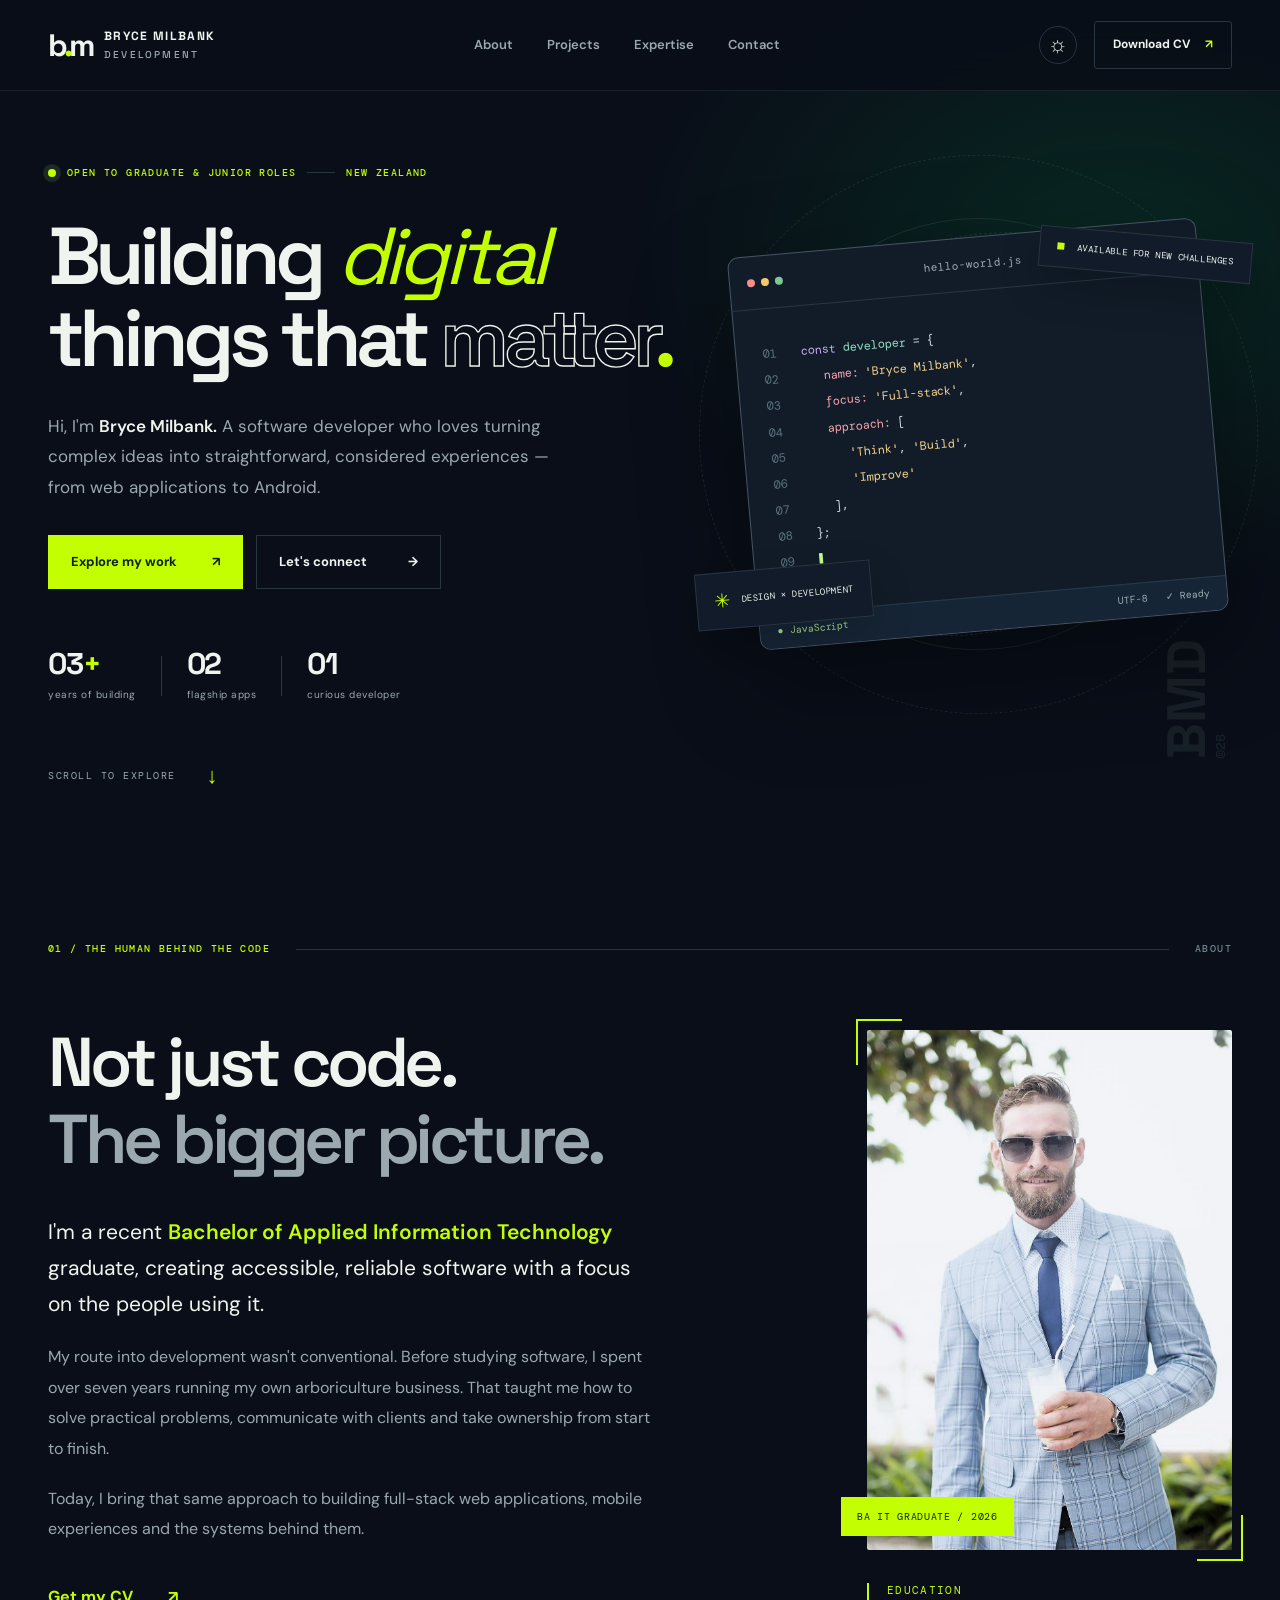
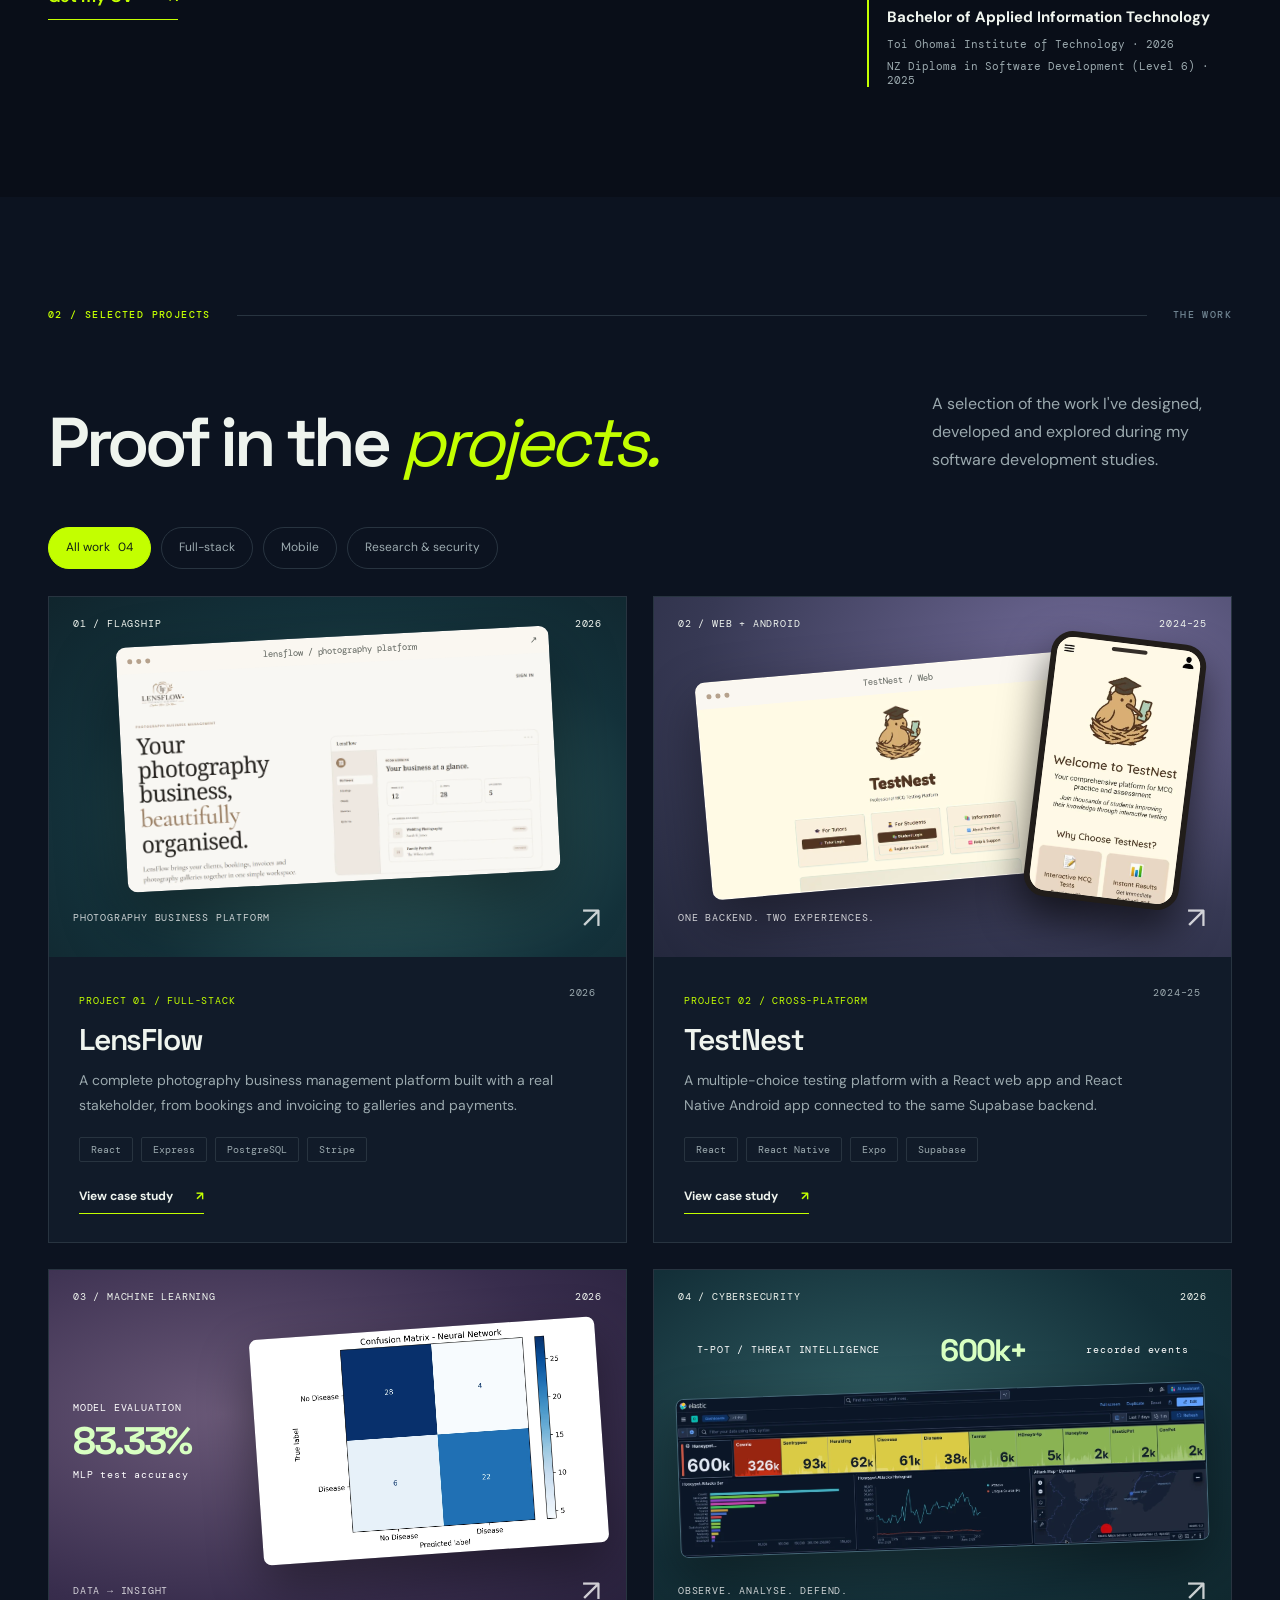
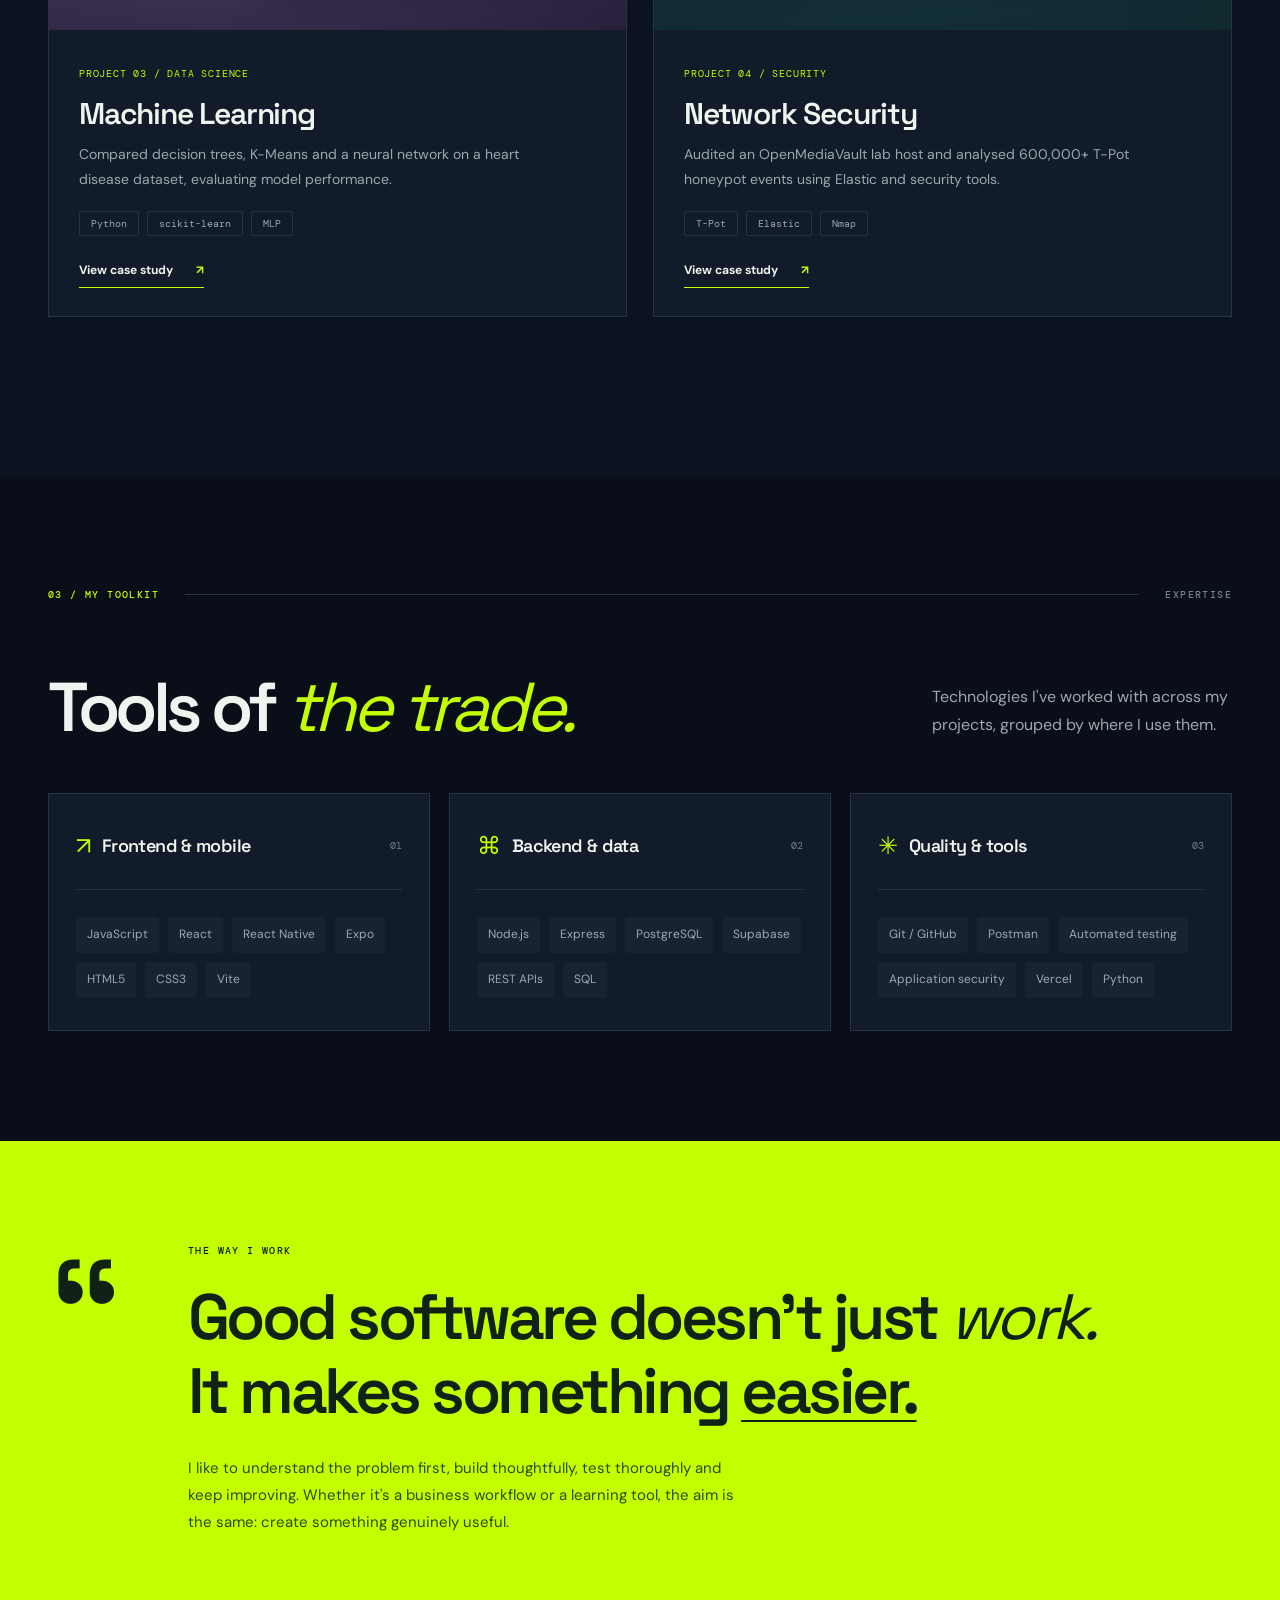
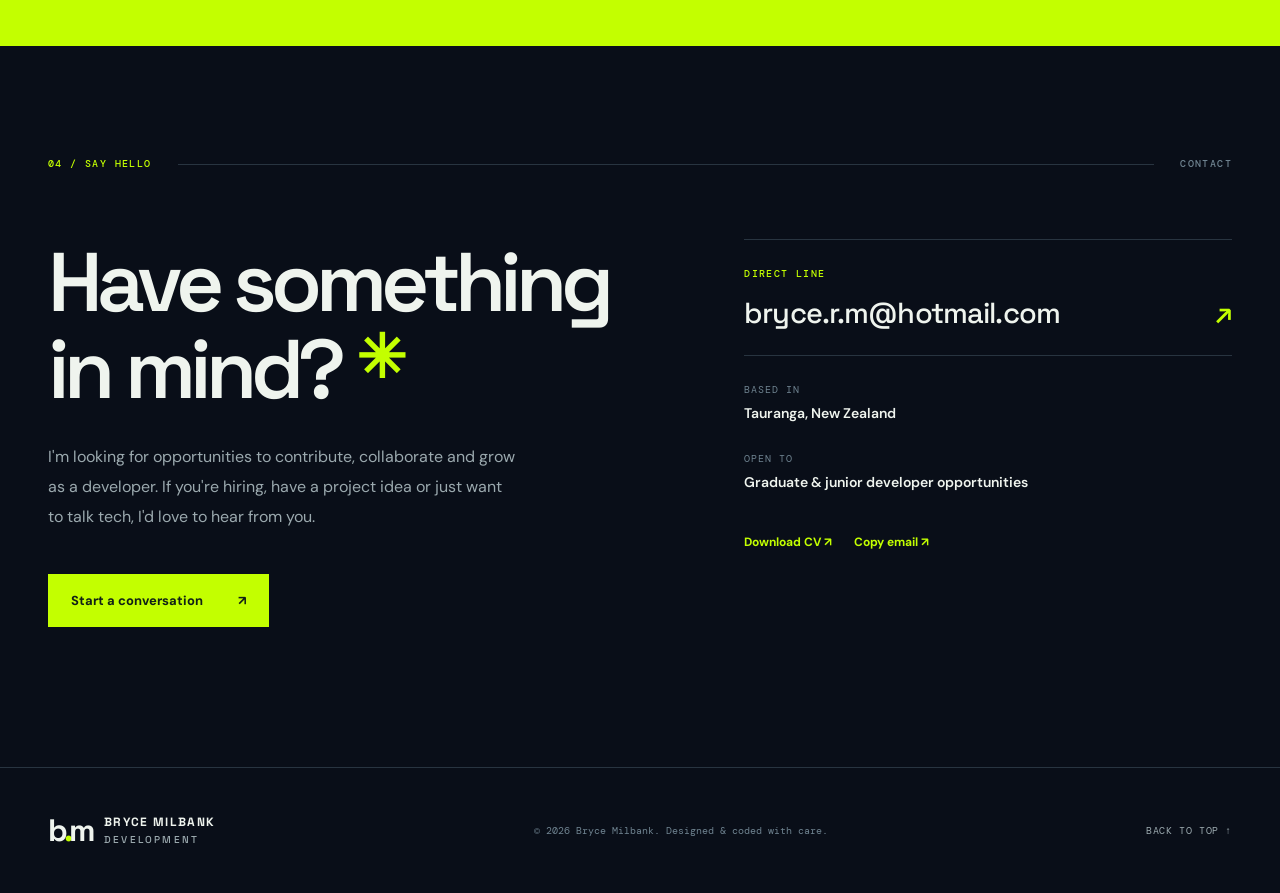
==== commit d90fc6a9: "project updates" ====
--- a/index.html
+++ b/index.html
@@ -24,7 +24,6 @@
 
 <body>
   <a class="skip-link" href="#main">Skip to content</a>
-  <div class="noise" aria-hidden="true"></div>
   <div class="cursor-glow" aria-hidden="true"></div>
   <header class="site-header" id="top">
     <div class="nav-inner wrap">
@@ -37,7 +36,7 @@
           title="Toggle colour theme"><span class="theme-icon">☼</span></button><a class="nav-cta"
           href="assets/docs/Bryce-Milbank-Developer-CV.pdf" download>Download CV <span aria-hidden="true">↗</span></a><button
           class="menu-toggle icon-button" type="button" aria-expanded="false" aria-controls="mobile-menu"
-          aria-label="Open menu"><span></span><span></span></button></div>
+          aria-label="Open menu"><span></span><span></span><span></span></button></div>
     </div>
     <nav class="mobile-menu" id="mobile-menu" aria-label="Mobile navigation" hidden><a href="#about">About</a><a
         href="#work">Projects</a><a href="#expertise">Expertise</a><a href="#contact">Contact</a><a
@@ -51,7 +50,7 @@
         <h1 class="hero-title enter" id="hero-title">Building <span class="serif-tilt">digital</span><br>things that
           <span class="text-outline">matter<span class="period">.</span></span></h1>
         <p class="hero-lede enter">Hi, I'm <strong>Bryce Milbank.</strong> A software developer who loves turning
-          complex ideas into straightforward experiences - from web applications to Android.</p>
+          complex ideas into straightforward, considered experiences — from web applications to Android.</p>
         <div class="hero-buttons enter"><a href="#work" class="button button-primary">Explore my work
             <span>↗</span></a><a href="#contact" class="button button-secondary">Let's connect <span>→</span></a></div>
         <div class="hero-meta enter">
@@ -117,9 +116,9 @@
         </div>
         <div class="about-side reveal">
           <div class="portrait-frame"><img src="assets/img/profile.jpeg" alt="Portrait of Bryce Milbank" width="720"
-              height="720" loading="lazy"><span class="portrait-corner top-left"></span><span
+              height="520" loading="lazy"><span class="portrait-corner top-left"></span><span
               class="portrait-corner bottom-right"></span>
-            <div class="portrait-tag">BAIT GRADUATE / 2026</div>
+            <div class="portrait-tag">BA IT GRADUATE / 2026</div>
           </div>
           <div class="education-note"><span>EDUCATION</span><strong>Bachelor of Applied Information
               Technology</strong><small>Toi Ohomai Institute of Technology · 2026</small><small>NZ Diploma in Software
@@ -153,7 +152,7 @@
             <div class="project-details">
               <div class="project-header">
                 <div><span class="project-number">PROJECT 01 / FULL-STACK</span>
-                  <h3>LensFlow <span>↗</span></h3>
+                  <h3>LensFlow</h3>
                 </div><span class="project-year">2026</span>
               </div>
               <p>A complete photography business management platform built with a real stakeholder, from bookings and
@@ -180,7 +179,7 @@
             <div class="project-details">
               <div class="project-header">
                 <div><span class="project-number">PROJECT 02 / CROSS-PLATFORM</span>
-                  <h3>TestNest <span>↗</span></h3>
+                  <h3>TestNest</h3>
                 </div><span class="project-year">2024–25</span>
               </div>
               <p>A multiple-choice testing platform with a React web app and React Native Android app connected to the
@@ -192,20 +191,13 @@
           <article class="project-card reveal" data-categories="research"><a class="project-art art-ml"
               href="project.html?id=machine-learning" aria-label="Explore machine learning project">
               <div class="art-topline"><span>03 / MACHINE LEARNING</span><span>2026</span></div>
-              <div class="ml-visual">
-                <div class="ml-axis">
-                  <div class="ml-line"></div>
-                  <div class="ml-dots"><i></i><i></i><i></i><i></i><i></i><i></i><i></i><i></i></div>
-                </div>
-                <div class="ml-legend"><span>NEURAL NETWORK</span><strong>83.3%</strong><small>Evaluation
-                    accuracy</small></div>
-              </div>
+              <div class="evidence-preview evidence-ml"><div class="evidence-caption"><span>MODEL EVALUATION</span><strong>83.33%</strong><small>MLP test accuracy</small></div><img src="assets/img/machine-learning/neural-confusion.webp" alt="Actual neural network confusion matrix from machine learning coursework" loading="lazy" /></div>
               <div class="art-bottomline"><span>DATA → INSIGHT</span><span>↗</span></div>
             </a>
             <div class="project-details">
               <div class="project-header">
                 <div><span class="project-number">PROJECT 03 / DATA SCIENCE</span>
-                  <h3>Machine Learning <span>↗</span></h3>
+                  <h3>Machine Learning</h3>
                 </div>
               </div>
               <p>Compared decision trees, K-Means and a neural network on a heart disease dataset, evaluating model
@@ -217,33 +209,22 @@
           <article class="project-card reveal" data-categories="research"><a class="project-art art-security"
               href="project.html?id=security" aria-label="Explore network security project">
               <div class="art-topline"><span>04 / CYBERSECURITY</span><span>2026</span></div>
-              <div class="security-visual">
-                <div class="radar">
-                  <div class="radar-cross"></div><i class="radar-point a"></i><i class="radar-point b"></i><i
-                    class="radar-point c"></i>
-                </div>
-                <div class="security-logs"><span>● MONITORING ACTIVE</span>
-                  <p><b>ALERT</b> Traffic anomaly detected</p>
-                  <p><b>LOG</b> Network event analysed</p>
-                  <p><b>SCAN</b> Rule match reviewed</p>
-                </div>
-              </div>
+              <div class="evidence-preview evidence-sec"><div class="evidence-caption"><span>T-POT / THREAT INTELLIGENCE</span><strong>600k+</strong><small>recorded events</small></div><img src="assets/img/security/tpot-dashboard.webp" alt="T-Pot threat activity dashboard from the network security investigation" loading="lazy" /></div>
               <div class="art-bottomline"><span>OBSERVE. ANALYSE. DEFEND.</span><span>↗</span></div>
             </a>
             <div class="project-details">
               <div class="project-header">
                 <div><span class="project-number">PROJECT 04 / SECURITY</span>
-                  <h3>Network Security <span>↗</span></h3>
+                  <h3>Network Security</h3>
                 </div>
               </div>
-              <p>Investigated network activity and security alerts using Suricata and Elastic as part of hands-on
-                security coursework.</p>
-              <div class="tag-row"><span>Suricata</span><span>Elastic</span><span>Analysis</span></div><a
+              <p>Audited an OpenMediaVault lab host and analysed 600,000+ T-Pot honeypot events using Elastic and security tools.</p>
+              <div class="tag-row"><span>T-Pot</span><span>Elastic</span><span>Nmap</span></div><a
                 class="card-link" href="project.html?id=security">View case study <span>↗</span></a>
             </div>
           </article>
         </div>
-        <p class="project-disclaimer reveal">LensFlow features actual project screenshots. Remaining project illustrations are conceptual until their own screenshots are added.</p>
+        <p class="project-disclaimer reveal">Project visuals are drawn from actual application screenshots and academic reports; the OMV risk graphic is a labelled summary of documented findings.</p>
       </div>
     </section>
     <section id="expertise" class="section expertise-section wrap" aria-labelledby="expertise-title">
--- a/css/style.css
+++ b/css/style.css
@@ -61,7 +61,7 @@
     right: 0;
     height: 720px;
     pointer-events: none;
-    background: radial-gradient(ellipse 700px 500px at 87% 35%, rgba(75, 115, 93, .11), transparent 80%);
+    background: radial-gradient(ellipse 700px 500px at 87% 35%, rgba(0, 255, 115, 0.11), transparent 70%);
     z-index: -1
 }
 
@@ -114,21 +114,12 @@
     top: 12px
 }
 
-.noise {
-    position: fixed;
-    inset: 0;
-    pointer-events: none;
-    opacity: .025;
-    z-index: 45;
-    background-image: url("data:image/svg+xml,%3Csvg viewBox='0 0 120 120' xmlns='http://www.w3.org/2000/svg'%3E%3Cfilter id='n'%3E%3CfeTurbulence type='fractalNoise' baseFrequency='.8' numOctaves='3' stitchTiles='stitch'/%3E%3C/filter%3E%3Crect width='100%25' height='100%25' filter='url(%23n)' opacity='.55'/%3E%3C/svg%3E")
-}
-
 .cursor-glow {
     position: fixed;
     width: 200px;
     height: 200px;
     border-radius: 50%;
-    background: radial-gradient(circle, rgba(158, 215, 119, .065), transparent 67%);
+    background: radial-gradient(circle, rgba(102, 255, 0, 0.03), transparent 67%);
     pointer-events: none;
     z-index: 0;
     transform: translate(-50%, -50%);
@@ -932,7 +923,7 @@
 }
 
 .project-art {
-    height: 305px;
+    height: 360px;
     display: flex;
     flex-direction: column;
     justify-content: space-between;
@@ -950,7 +941,6 @@
 .art-bottomline {
     position: relative;
     z-index: 5;
-    height: 20px;
     display: flex;
     justify-content: space-between;
     align-items: center;
@@ -2124,12 +2114,13 @@
     .menu-toggle {
         display: flex;
         flex-direction: column;
-        gap: 5px
+        gap: 4px;
+        padding: 11px;
     }
 
     .menu-toggle span {
         height: 2px;
-        width: 18px;
+        width: 16px;
         background: var(--text)
     }
 
@@ -2550,7 +2541,7 @@
     }
 }
 /* LensFlow: genuine product screenshots, preserving the site's existing look */
-.lensflow-preview { position:absolute; width:75%; height:70%; left:50%; top:45%; transform:translate(-50%,-50%) rotate(-4deg); background:#f8f5f0; border:1px solid #ffffff50; border-radius:10px; overflow:hidden; box-shadow:0 28px 66px #0006; transition:transform .45s ease; }
+.lensflow-preview { position:absolute; width:75%; height:68%; left:50%; top:45%; transform:translate(-50%,-50%) rotate(-3deg); background:#f8f5f0; border:1px solid #ffffff50; border-radius:10px; overflow:hidden; box-shadow:0 28px 66px #0006; transition:transform .45s ease; }
 .project-art:hover .lensflow-preview { transform:translate(-50%,-50%) rotate(-1deg) scale(1.045); }
 .lensflow-preview img { display:block; width:100%; height:calc(100% - 26px); object-fit:cover; object-position:top center; }
 .preview-chrome {height:26px; display:flex; justify-content:space-between; align-items:center; color:#5e635d; padding:0 10px; background:#faf7f1; font:9px var(--mono);gap:6px}
@@ -2579,17 +2570,35 @@
 .shot-counter{font:12px var(--mono);color:var(--muted);margin-left:auto}.shot-dialog-inner{height:calc(100% - 61px);overflow:auto;display:flex;flex-direction:column;align-items:center;padding:20px;gap:18px}
 .shot-large{display:block;max-width:100%;height:auto;max-height:none;object-fit:contain;border:1px solid var(--line);background:#f8f6f2}
 .shot-description{max-width:880px;width:100%;padding-bottom:22px}.shot-description h3{font:600 24px var(--heading);margin:8px 0}.shot-description p{color:var(--muted);line-height:1.7;margin:0}
-@media(max-width:680px){.lensflow-gallery-grid{grid-template-columns:1fr}.lensflow-shot:first-child{grid-column:auto}.lensflow-shot img,.lensflow-shot:first-child img{height:180px}.detail-banner-screenshot{min-height:280px}.shot-dialog{inset:1vh 1vw;width:98vw;height:98vh}.shot-toolbar{gap:6px;padding:8px}.shot-toolbar button{padding:8px}.shot-dialog-inner{padding:10px}.lensflow-preview{width:87%}.preview-chrome{font-size:7px}}
+@media(max-width:680px){.lensflow-gallery-grid{grid-template-columns:1fr}.lensflow-shot:first-child{grid-column:auto}.lensflow-shot img,.lensflow-shot:first-child img{height:180px}.detail-banner-screenshot{min-height:280px}.shot-dialog{inset:1vh 1vw;width:98vw;height:98vh}.shot-toolbar{gap:6px;padding:8px}.shot-toolbar button{padding:8px}.shot-dialog-inner{padding:10px}.lensflow-preview{width:90%;height:62%;}.preview-chrome{font-size:7px;height:15px}}
 @media(prefers-reduced-motion:reduce){.lensflow-preview,.lensflow-shot{transition:none}}
 
 /* TestNest: actual browser and mobile screenshots */
-.testnest-showcase{position:absolute;inset:45px 28px 30px;pointer-events:none}
-.testnest-web-preview{position:absolute;left:4%;top:12%;width:70%;height:77%;overflow:hidden;border:1px solid #ffffff7d;border-radius:10px;background:#fff9e8;box-shadow:0 22px 54px #0006;transform:rotate(-5deg);transition:transform .45s ease}
+.testnest-showcase{position:absolute;inset:35px 28px 35px;pointer-events:none}
+.testnest-web-preview{position:absolute;left:4%;top:12%;width:75%;height:75%;overflow:hidden;border:1px solid #ffffff7d;border-radius:10px;background:#fff9e8;box-shadow:0 22px 54px #0006;transform:rotate(-5deg);transition:transform .45s ease}
 .testnest-web-preview img{display:block;width:100%;height:calc(100% - 26px);object-fit:cover;object-position:top center}
 .testnest-mobile-preview{position:absolute;right:2%;top:2%;height:92%;width:30%;max-width:156px;overflow:hidden;border:6px solid #211d1a;border-radius:22px;background:#fff8e4;box-shadow:0 20px 40px #0009;transform:rotate(7deg);transition:transform .45s ease}
 .testnest-mobile-preview img{display:block;width:100%;height:100%;object-fit:cover;object-position:top center}
 .testnest-speaker{position:absolute;z-index:1;top:5px;left:50%;transform:translateX(-50%);height:4px;width:25%;background:#342e29;border-radius:10px}
 .art-testnest:hover .testnest-web-preview{transform:rotate(-2deg) translateY(-5px)}
 .art-testnest:hover .testnest-mobile-preview{transform:rotate(4deg) translateY(-5px)}
-@media(max-width:680px){.testnest-showcase{inset:40px 14px 25px}.testnest-web-preview{width:76%;height:72%;top:18%;left:0}.testnest-mobile-preview{width:31%;height:83%;right:0;top:7%;border-width:4px;border-radius:15px}.testnest-speaker{top:3px}}
+@media(max-width:680px){.testnest-showcase{inset:25px 14px 45px}.testnest-web-preview{width:76%;height:72%;top:18%;left:0}.testnest-mobile-preview{width:31%;height:83%;right:0;top:7%;border-width:4px;border-radius:15px}.testnest-speaker{top:3px}}
 @media(prefers-reduced-motion:reduce){.testnest-web-preview,.testnest-mobile-preview{transition:none}}
+
+/* Research project cards now show genuine coursework evidence */
+.evidence-preview{position:absolute;inset:30px 24px 48px;display:flex;align-items:center;justify-content:center;isolation:isolate;gap:15px}
+.evidence-preview img{width:66%;max-height:94%;height:auto;object-fit:contain;display:block;background:#fff;border-radius:8px;border:1px solid #ffffffb0;box-shadow:0 22px 52px #0006;transform:rotate(-4deg);transition:transform .4s ease}
+.evidence-caption{z-index:2;width:32%;display:flex;flex-direction:column;gap:6px;color:#fff;overflow-wrap:anywhere}
+.evidence-caption span,.evidence-caption small{font:10px var(--mono);line-height:1.5;letter-spacing:.08em}
+.evidence-caption strong{font:700 clamp(25px,3vw,48px) var(--heading);letter-spacing:-.06em;color:#d7ffc1;line-height:1.04}
+.evidence-sec{flex-direction:column;gap:24px;justify-content:center}
+.evidence-sec img{width:100%;max-height:70%;transform:rotate(-2deg);border-color:#476777;background:#071927}
+.evidence-sec .evidence-caption{width:93%;display:flex;flex-direction:row;justify-content:space-between;align-items:center;gap:12px}
+.evidence-sec .evidence-caption strong{font-size:31px}
+.evidence-ml img {max-height:80%;}
+.project-art:hover .evidence-preview img{transform:rotate(-1deg) scale(1.035)}
+.detail-banner.machine-learning.detail-banner-screenshot{background:#e5e8f4 !important}
+.detail-banner.security.detail-banner-screenshot{background:#0b1a25 !important}
+.detail-banner.machine-learning .detail-cover{object-fit:contain;background:#f4f6f8;padding:24px;box-sizing:border-box}
+.detail-banner.security .detail-cover{object-fit:contain;background:#091723;padding:22px;box-sizing:border-box}
+@media(max-width:680px){.evidence-preview{inset:30px 18px 45px}.evidence-caption strong{font-size:28px}.evidence-caption span,.evidence-caption small{font-size:8px}.evidence-sec .evidence-caption strong{font-size:25px}}
